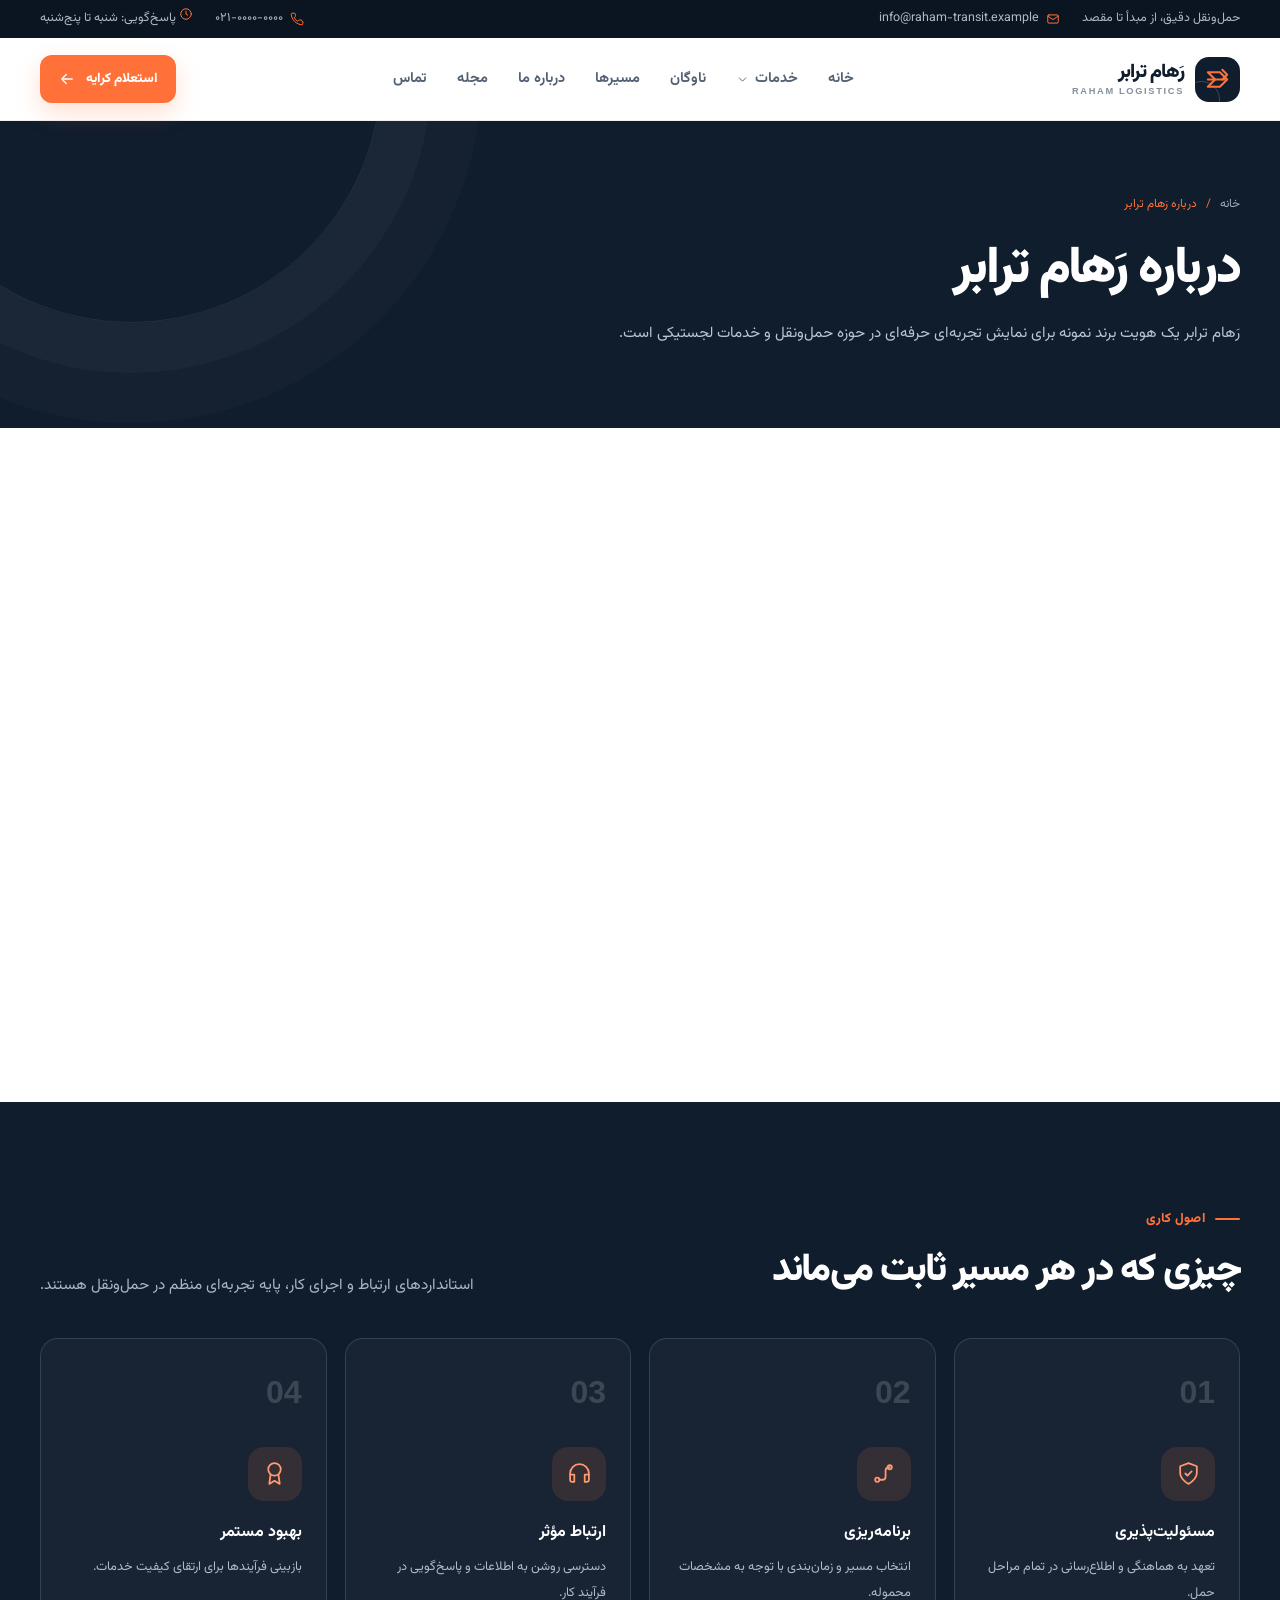
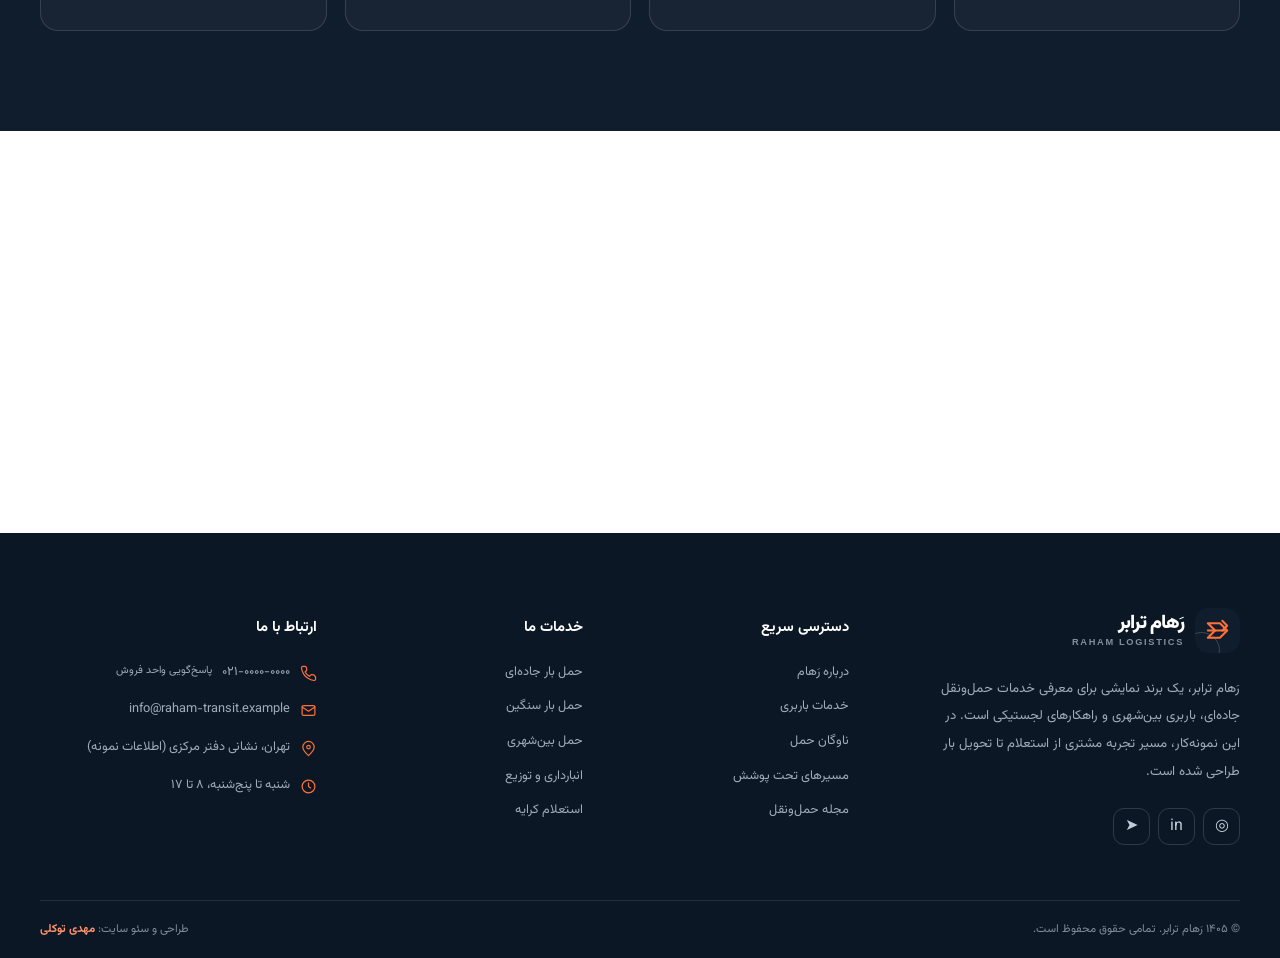
==== about.html @ 09ce0f98 "Add about.html page" ====
<!doctype html><html lang="fa" dir="rtl"><head><meta charset="utf-8"><meta name="viewport" content="width=device-width, initial-scale=1"><meta name="theme-color" content="#101d2d"><meta name="description" content="معرفی برند رَهام ترابر و رویکرد آن در برنامه‌ریزی، مدیریت و اجرای خدمات حمل‌ونقل."><title>درباره شرکت رَهام ترابر | رَهام ترابر</title><link rel="icon" type="image/svg+xml" href="assets/favicon.svg"><link rel="stylesheet" href="assets/css/style.css"></head><body data-page="about.html"><div class="topbar"><div class="container topbar-inner"><div class="topbar-group"><span>حمل‌ونقل دقیق، از مبدأ تا مقصد</span><a href="mailto:info@raham-transit.example"><svg class="" viewBox="0 0 24 24" fill="none" stroke="currentColor" stroke-width="1.7" stroke-linecap="round" stroke-linejoin="round" aria-hidden="true"><rect x="3" y="5" width="18" height="14" rx="2"/><path d="m3 7 9 6 9-6"/></svg> info@raham-transit.example</a></div><div class="topbar-group"><a href="tel:02100000000"><svg class="" viewBox="0 0 24 24" fill="none" stroke="currentColor" stroke-width="1.7" stroke-linecap="round" stroke-linejoin="round" aria-hidden="true"><path d="M22 16.9v3a2 2 0 0 1-2.2 2 19.8 19.8 0 0 1-8.6-3.1 19.4 19.4 0 0 1-6-6A19.8 19.8 0 0 1 2.1 4.2 2 2 0 0 1 4.1 2h3a2 2 0 0 1 2 1.7l.4 2.8a2 2 0 0 1-.6 1.7L7.2 9.9a16 16 0 0 0 6 6l1.7-1.7a2 2 0 0 1 1.7-.6l2.8.4a2 2 0 0 1 1.6 1.9Z"/></svg> ۰۲۱-۰۰۰۰-۰۰۰۰</a><span><svg class="" viewBox="0 0 24 24" fill="none" stroke="currentColor" stroke-width="1.7" stroke-linecap="round" stroke-linejoin="round" aria-hidden="true"><circle cx="12" cy="12" r="9"/><path d="M12 7v5l3 2"/></svg> پاسخ‌گویی: شنبه تا پنج‌شنبه</span></div></div></div>
<header class="site-header"><div class="container header-inner"><a class="brand" href="index.html" aria-label="راهام ترابر، صفحه اصلی"><span class="brand-mark"><svg class="" viewBox="0 0 24 24" fill="none" stroke="currentColor" stroke-width="1.7" stroke-linecap="round" stroke-linejoin="round" aria-hidden="true"><path d="M4 18h10l6-6-6-6H4l6 6-6 6Z"/><path d="M4 12h14"/><path d="M16 4l4 4-4 4"/></svg></span><span class="brand-name"><strong>رَهام ترابر</strong><small>RAHAM LOGISTICS</small></span></a><nav class="desktop-nav" aria-label="منوی اصلی"><div class="nav-item "><a class="nav-link" data-page="index.html" href="index.html">خانه</a></div><div class="nav-item has-mega"><a class="nav-link" data-page="services.html" href="services.html">خدمات<svg class="chevron" viewBox="0 0 24 24" fill="none" stroke="currentColor" stroke-width="1.7" stroke-linecap="round" stroke-linejoin="round" aria-hidden="true"><path d="m6 9 6 6 6-6"/></svg></a><div class="mega-menu"><div><p class="mega-title">خدمات حمل‌ونقل</p><div class="mega-grid"><a class="mega-link" href="services.html#0"><span class="icon-box"><svg class="" viewBox="0 0 24 24" fill="none" stroke="currentColor" stroke-width="1.7" stroke-linecap="round" stroke-linejoin="round" aria-hidden="true"><path d="M3 7h11v11H3z"/><path d="M14 11h4l3 3v4h-7z"/><circle cx="7.5" cy="19" r="1.8"/><circle cx="17.5" cy="19" r="1.8"/></svg></span><span><strong>حمل بار جاده‌ای</strong><small>ارسال بارهای تجاری و صنعتی</small></span></a><a class="mega-link" href="services.html#1"><span class="icon-box"><svg class="" viewBox="0 0 24 24" fill="none" stroke="currentColor" stroke-width="1.7" stroke-linecap="round" stroke-linejoin="round" aria-hidden="true"><path d="M6 7h12l3 14H3L6 7Z"/><path d="M9 7a3 3 0 0 1 6 0"/></svg></span><span><strong>حمل بار سنگین</strong><small>ماشین‌آلات و محموله‌های خاص</small></span></a><a class="mega-link" href="services.html#2"><span class="icon-box"><svg class="" viewBox="0 0 24 24" fill="none" stroke="currentColor" stroke-width="1.7" stroke-linecap="round" stroke-linejoin="round" aria-hidden="true"><circle cx="6" cy="18" r="2"/><circle cx="18" cy="6" r="2"/><path d="M8 18h3a3 3 0 0 0 3-3V9a3 3 0 0 1 3-3h1"/></svg></span><span><strong>حمل بین‌شهری</strong><small>پوشش مسیرهای اصلی کشور</small></span></a><a class="mega-link" href="services.html#3"><span class="icon-box"><svg class="" viewBox="0 0 24 24" fill="none" stroke="currentColor" stroke-width="1.7" stroke-linecap="round" stroke-linejoin="round" aria-hidden="true"><path d="m3 10 9-6 9 6v10H3z"/><path d="M8 20v-6h8v6M7 10h.01M12 10h.01M17 10h.01"/></svg></span><span><strong>انبارداری و توزیع</strong><small>مدیریت موجودی و ارسال</small></span></a></div></div><div class="mega-feature"><div><span class="eyebrow">راهکار متناسب با بار شما</span><h3>برای انتخاب بهترین روش حمل، مشاوره بگیرید.</h3></div><a href="quote.html">درخواست مشاوره و استعلام ←</a></div></div></div><div class="nav-item "><a class="nav-link" data-page="fleet.html" href="fleet.html">ناوگان</a></div><div class="nav-item "><a class="nav-link" data-page="routes.html" href="routes.html">مسیرها</a></div><div class="nav-item "><a class="nav-link" data-page="about.html" href="about.html">درباره ما</a></div><div class="nav-item "><a class="nav-link" data-page="blog.html" href="blog.html">مجله</a></div><div class="nav-item "><a class="nav-link" data-page="contact.html" href="contact.html">تماس</a></div></nav><div class="header-actions"><a class="btn btn-primary" href="quote.html">استعلام کرایه <svg class="" viewBox="0 0 24 24" fill="none" stroke="currentColor" stroke-width="1.7" stroke-linecap="round" stroke-linejoin="round" aria-hidden="true"><path d="M19 12H5m6 6-6-6 6-6"/></svg></a></div><button class="menu-toggle" aria-label="باز کردن منو" aria-expanded="false"><svg class="" viewBox="0 0 24 24" fill="none" stroke="currentColor" stroke-width="1.7" stroke-linecap="round" stroke-linejoin="round" aria-hidden="true"><path d="M4 7h16M4 12h16M4 17h16"/></svg></button></div></header>
<div class="mobile-menu"><div class="mobile-overlay"></div><aside class="mobile-drawer"><div class="mobile-drawer-head"><a class="brand" href="index.html" aria-label="راهام ترابر، صفحه اصلی"><span class="brand-mark"><svg class="" viewBox="0 0 24 24" fill="none" stroke="currentColor" stroke-width="1.7" stroke-linecap="round" stroke-linejoin="round" aria-hidden="true"><path d="M4 18h10l6-6-6-6H4l6 6-6 6Z"/><path d="M4 12h14"/><path d="M16 4l4 4-4 4"/></svg></span><span class="brand-name"><strong>رَهام ترابر</strong><small>RAHAM LOGISTICS</small></span></a><button class="mobile-close" aria-label="بستن منو"><svg class="" viewBox="0 0 24 24" fill="none" stroke="currentColor" stroke-width="1.7" stroke-linecap="round" stroke-linejoin="round" aria-hidden="true"><path d="m6 6 12 12M18 6 6 18"/></svg></button></div><nav class="mobile-nav" aria-label="منوی موبایل"><a data-page="index.html" href="index.html">خانه</a><a data-page="fleet.html" href="fleet.html">ناوگان</a><a data-page="routes.html" href="routes.html">مسیرها</a><a data-page="about.html" href="about.html">درباره ما</a><a data-page="blog.html" href="blog.html">مجله</a><a data-page="contact.html" href="contact.html">تماس</a><button class="mobile-sub-toggle" aria-expanded="false">خدمات <svg class="" viewBox="0 0 24 24" fill="none" stroke="currentColor" stroke-width="1.7" stroke-linecap="round" stroke-linejoin="round" aria-hidden="true"><path d="M12 5v14M5 12h14"/></svg></button><div class="mobile-sub"><a href="services.html#0">حمل بار جاده‌ای</a><a href="services.html#1">حمل بار سنگین</a><a href="services.html#2">حمل بین‌شهری</a><a href="services.html#3">انبارداری و توزیع</a></div></nav><div class="mobile-drawer-cta"><a class="btn btn-primary" href="quote.html">درخواست استعلام <svg class="" viewBox="0 0 24 24" fill="none" stroke="currentColor" stroke-width="1.7" stroke-linecap="round" stroke-linejoin="round" aria-hidden="true"><path d="M19 12H5m6 6-6-6 6-6"/></svg></a><a class="btn btn-dark" href="tel:02100000000">تماس با کارشناسان</a></div></aside></div><main><section class="page-hero"><div class="container"><div class="breadcrumb"><a href="index.html">خانه</a><span> / </span><span>درباره رَهام ترابر</span></div><h1>درباره رَهام ترابر</h1><p>رَهام ترابر یک هویت برند نمونه برای نمایش تجربه‌ای حرفه‌ای در حوزه حمل‌ونقل و خدمات لجستیکی است.</p></div></section><section class="page-content"><div class="container split"><div class="image-stack reveal"><img class="main-img" src="https://images.unsplash.com/photo-1766785368863-f2188a8c8b32?auto=format&fit=crop&w=1400&q=85" alt="ناوگان حمل جاده‌ای" loading="lazy"><img class="small-img" src="https://images.unsplash.com/photo-1714627798569-b3e36d409c4b?auto=format&fit=crop&w=1400&q=85" alt="عملیات لجستیکی" loading="lazy"><div class="image-tag"><strong>مسیر روشن</strong><small>از برنامه تا تحویل</small></div></div><div class="split-copy reveal"><span class="eyebrow">داستان ما</span><h2>حمل‌ونقل قابل اتکا، با برنامه‌ریزی و ارتباط شفاف</h2><p>رَهام با این ایده شکل گرفته است که تجربه حمل بار باید قابل فهم، قابل پیگیری و متناسب با نیاز هر کسب‌وکار باشد. در این الگوی خدماتی، هر درخواست با شناخت محموله و شرایط مسیر آغاز می‌شود و تا تحویل نهایی دنبال خواهد شد.</p><p>این وب‌سایت برای نمونه‌کار طراحی شده است؛ نام برند، اطلاعات تماس، آمارها و محتوای معرفی باید در زمان استفاده واقعی با داده‌های شرکت جایگزین شوند.</p><div class="check-list"><div class="check-item"><svg class="" viewBox="0 0 24 24" fill="none" stroke="currentColor" stroke-width="1.7" stroke-linecap="round" stroke-linejoin="round" aria-hidden="true"><path d="m5 12 4 4L19 6"/></svg> پاسخ‌گویی روشن</div><div class="check-item"><svg class="" viewBox="0 0 24 24" fill="none" stroke="currentColor" stroke-width="1.7" stroke-linecap="round" stroke-linejoin="round" aria-hidden="true"><path d="m5 12 4 4L19 6"/></svg> انتخاب متناسب ناوگان</div><div class="check-item"><svg class="" viewBox="0 0 24 24" fill="none" stroke="currentColor" stroke-width="1.7" stroke-linecap="round" stroke-linejoin="round" aria-hidden="true"><path d="m5 12 4 4L19 6"/></svg> هماهنگی مرحله‌ای</div><div class="check-item"><svg class="" viewBox="0 0 24 24" fill="none" stroke="currentColor" stroke-width="1.7" stroke-linecap="round" stroke-linejoin="round" aria-hidden="true"><path d="m5 12 4 4L19 6"/></svg> توجه به ایمنی محموله</div></div></div></div></section>
<section class="section section-dark"><div class="container"><div class="section-head"><div><span class="eyebrow">اصول کاری</span><h2>چیزی که در هر مسیر ثابت می‌ماند</h2></div><p>استانداردهای ارتباط و اجرای کار، پایه تجربه‌ای منظم در حمل‌ونقل هستند.</p></div><div class="process-grid"><div class="process-card"><div class="icon-box"><svg class="" viewBox="0 0 24 24" fill="none" stroke="currentColor" stroke-width="1.7" stroke-linecap="round" stroke-linejoin="round" aria-hidden="true"><path d="M12 22s8-4 8-11V5l-8-3-8 3v6c0 7 8 11 8 11Z"/><path d="m9 12 2 2 4-4"/></svg></div><h3>مسئولیت‌پذیری</h3><p>تعهد به هماهنگی و اطلاع‌رسانی در تمام مراحل حمل.</p></div><div class="process-card"><div class="icon-box"><svg class="" viewBox="0 0 24 24" fill="none" stroke="currentColor" stroke-width="1.7" stroke-linecap="round" stroke-linejoin="round" aria-hidden="true"><circle cx="6" cy="18" r="2"/><circle cx="18" cy="6" r="2"/><path d="M8 18h3a3 3 0 0 0 3-3V9a3 3 0 0 1 3-3h1"/></svg></div><h3>برنامه‌ریزی</h3><p>انتخاب مسیر و زمان‌بندی با توجه به مشخصات محموله.</p></div><div class="process-card"><div class="icon-box"><svg class="" viewBox="0 0 24 24" fill="none" stroke="currentColor" stroke-width="1.7" stroke-linecap="round" stroke-linejoin="round" aria-hidden="true"><path d="M3 13v-1a9 9 0 0 1 18 0v1"/><path d="M3 13h4v7H5a2 2 0 0 1-2-2v-5ZM21 13h-4v7h2a2 2 0 0 0 2-2v-5Z"/></svg></div><h3>ارتباط مؤثر</h3><p>دسترسی روشن به اطلاعات و پاسخ‌گویی در فرآیند کار.</p></div><div class="process-card"><div class="icon-box"><svg class="" viewBox="0 0 24 24" fill="none" stroke="currentColor" stroke-width="1.7" stroke-linecap="round" stroke-linejoin="round" aria-hidden="true"><circle cx="12" cy="8" r="6"/><path d="m8.2 13-1.2 9 5-3 5 3-1.2-9"/></svg></div><h3>بهبود مستمر</h3><p>بازبینی فرآیندها برای ارتقای کیفیت خدمات.</p></div></div></div></section><section class="section"><div class="container"><div class="cta-band reveal"><div><h2>برای حمل بار بعدی آماده‌اید؟</h2><p>مشخصات محموله را ارسال کنید تا راهکار مناسب را بررسی کنیم.</p></div><a class="btn btn-light" href="quote.html">دریافت پیش‌فاکتور <svg class="" viewBox="0 0 24 24" fill="none" stroke="currentColor" stroke-width="1.7" stroke-linecap="round" stroke-linejoin="round" aria-hidden="true"><path d="M19 12H5m6 6-6-6 6-6"/></svg></a></div></div></section></main><footer class="site-footer"><div class="container"><div class="footer-grid"><div class="footer-brand"><a class="brand" href="index.html" aria-label="راهام ترابر، صفحه اصلی"><span class="brand-mark"><svg class="" viewBox="0 0 24 24" fill="none" stroke="currentColor" stroke-width="1.7" stroke-linecap="round" stroke-linejoin="round" aria-hidden="true"><path d="M4 18h10l6-6-6-6H4l6 6-6 6Z"/><path d="M4 12h14"/><path d="M16 4l4 4-4 4"/></svg></span><span class="brand-name"><strong>رَهام ترابر</strong><small>RAHAM LOGISTICS</small></span></a><p>رَهام ترابر، یک برند نمایشی برای معرفی خدمات حمل‌ونقل جاده‌ای، باربری بین‌شهری و راهکارهای لجستیکی است. در این نمونه‌کار، مسیر تجربه مشتری از استعلام تا تحویل بار طراحی شده است.</p><div class="socials"><a href="#" aria-label="اینستاگرام">◎</a><a href="#" aria-label="لینکدین">in</a><a href="#" aria-label="تلگرام">➤</a></div></div><div class="footer-col"><h4>دسترسی سریع</h4><div class="footer-links"><a href="about.html">درباره رَهام</a><a href="services.html">خدمات باربری</a><a href="fleet.html">ناوگان حمل</a><a href="routes.html">مسیرهای تحت پوشش</a><a href="blog.html">مجله حمل‌ونقل</a></div></div><div class="footer-col"><h4>خدمات ما</h4><div class="footer-links"><a href="services.html#0">حمل بار جاده‌ای</a><a href="services.html#1">حمل بار سنگین</a><a href="services.html#2">حمل بین‌شهری</a><a href="services.html#3">انبارداری و توزیع</a><a href="quote.html">استعلام کرایه</a></div></div><div class="footer-col"><h4>ارتباط با ما</h4><div class="footer-contact"><a href="tel:02100000000"><svg class="" viewBox="0 0 24 24" fill="none" stroke="currentColor" stroke-width="1.7" stroke-linecap="round" stroke-linejoin="round" aria-hidden="true"><path d="M22 16.9v3a2 2 0 0 1-2.2 2 19.8 19.8 0 0 1-8.6-3.1 19.4 19.4 0 0 1-6-6A19.8 19.8 0 0 1 2.1 4.2 2 2 0 0 1 4.1 2h3a2 2 0 0 1 2 1.7l.4 2.8a2 2 0 0 1-.6 1.7L7.2 9.9a16 16 0 0 0 6 6l1.7-1.7a2 2 0 0 1 1.7-.6l2.8.4a2 2 0 0 1 1.6 1.9Z"/></svg> <span>۰۲۱-۰۰۰۰-۰۰۰۰<br><small>پاسخ‌گویی واحد فروش</small></span></a><a href="mailto:info@raham-transit.example"><svg class="" viewBox="0 0 24 24" fill="none" stroke="currentColor" stroke-width="1.7" stroke-linecap="round" stroke-linejoin="round" aria-hidden="true"><rect x="3" y="5" width="18" height="14" rx="2"/><path d="m3 7 9 6 9-6"/></svg> <span>info@raham-transit.example</span></a><span><svg class="" viewBox="0 0 24 24" fill="none" stroke="currentColor" stroke-width="1.7" stroke-linecap="round" stroke-linejoin="round" aria-hidden="true"><path d="M20 10c0 5-8 12-8 12S4 15 4 10a8 8 0 1 1 16 0Z"/><circle cx="12" cy="10" r="2.5"/></svg> <span>تهران، نشانی دفتر مرکزی (اطلاعات نمونه)</span></span><span><svg class="" viewBox="0 0 24 24" fill="none" stroke="currentColor" stroke-width="1.7" stroke-linecap="round" stroke-linejoin="round" aria-hidden="true"><circle cx="12" cy="12" r="9"/><path d="M12 7v5l3 2"/></svg> <span>شنبه تا پنج‌شنبه، ۸ تا ۱۷</span></span></div></div></div><div class="footer-bottom"><span>© ۱۴۰۵ رَهام ترابر. تمامی حقوق محفوظ است.</span><span class="footer-credit">طراحی و سئو سایت: <a href="https://mahditavakoli.ir" target="_blank" rel="noopener">مهدی توکلی</a></span></div></div></footer><div class="toast" role="status" aria-live="polite"></div><button class="back-top" aria-label="بازگشت به بالا"><svg class="" viewBox="0 0 24 24" fill="none" stroke="currentColor" stroke-width="1.7" stroke-linecap="round" stroke-linejoin="round" aria-hidden="true"><path d="M19 12H5m6 6-6-6 6-6"/></svg></button><script src="assets/js/app.js" defer></script></body></html>
---- assets/css/style.css ----
@import url('https://fonts.googleapis.com/css2?family=Vazirmatn:wght@300;400;500;600;700;800;900&display=swap');
:root{--navy:#101d2d;--navy-2:#17283c;--navy-3:#20364d;--orange:#ff7138;--orange-2:#ff915f;--ink:#172333;--muted:#718096;--line:#e7ebef;--paper:#f5f7f9;--white:#fff;--radius:22px;--shadow:0 22px 60px rgba(16,29,45,.11);--container:1200px}
*{box-sizing:border-box}html{scroll-behavior:smooth;scroll-padding-top:100px}body{margin:0;font-family:'Vazirmatn',Tahoma,sans-serif;color:var(--ink);background:#fff;line-height:1.85;direction:rtl}body.menu-open{overflow:hidden}a{color:inherit;text-decoration:none}img{display:block;max-width:100%}button,input,textarea,select{font:inherit}button,a{-webkit-tap-highlight-color:transparent}.container{width:min(var(--container),calc(100% - 48px));margin-inline:auto}.eyebrow{display:inline-flex;align-items:center;gap:10px;color:var(--orange);font-size:.82rem;font-weight:800;letter-spacing:.02em}.eyebrow:before{content:'';width:25px;height:2px;background:currentColor;border-radius:4px}.section{padding:100px 0}.section-soft{background:var(--paper)}.section-dark{background:var(--navy);color:#fff}.section-head{display:flex;align-items:end;justify-content:space-between;gap:24px;margin-bottom:38px}.section-head h2{font-size:clamp(1.8rem,3vw,2.65rem);line-height:1.45;margin:12px 0 0;font-weight:850;letter-spacing:-.04em}.section-head p{max-width:470px;color:var(--muted);margin:0;font-size:.96rem}.section-dark .section-head p{color:#a9b6c4}.text-link{display:inline-flex;align-items:center;gap:10px;color:var(--orange);font-weight:800;white-space:nowrap}.text-link svg{width:18px;transition:transform .2s}.text-link:hover svg{transform:translateX(-4px)}.btn{display:inline-flex;align-items:center;justify-content:center;gap:10px;padding:13px 22px;border-radius:12px;font-weight:800;border:1px solid transparent;cursor:pointer;transition:.25s ease;white-space:nowrap}.btn svg{width:18px;height:18px}.btn-primary{background:var(--orange);color:#fff;box-shadow:0 10px 24px rgba(255,113,56,.22)}.btn-primary:hover{background:#ed5e26;transform:translateY(-2px);box-shadow:0 14px 30px rgba(255,113,56,.28)}.btn-outline{border-color:rgba(255,255,255,.35);color:#fff;background:rgba(255,255,255,.06)}.btn-outline:hover{background:#fff;color:var(--navy)}.btn-light{background:#fff;color:var(--navy)}.btn-light:hover{background:#edf1f5;transform:translateY(-2px)}.btn-dark{background:var(--navy);color:#fff}.btn-dark:hover{background:var(--navy-3);transform:translateY(-2px)}.icon-box{width:54px;height:54px;border-radius:16px;background:#fff0e9;color:var(--orange);display:grid;place-items:center;flex:0 0 auto}.icon-box svg{width:25px;height:25px;stroke:currentColor}.topbar{background:#0b1522;color:#aeb9c5;font-size:.78rem}.topbar-inner{height:38px;display:flex;align-items:center;justify-content:space-between;gap:20px}.topbar-group{display:flex;align-items:center;gap:22px}.topbar a{display:inline-flex;align-items:center;gap:7px}.topbar svg{width:14px;height:14px;color:var(--orange)}.site-header{position:sticky;top:0;z-index:100;background:rgba(255,255,255,.96);backdrop-filter:blur(16px);border-bottom:1px solid rgba(16,29,45,.07)}.header-inner{height:82px;display:flex;align-items:center;justify-content:space-between;gap:30px}.brand{display:flex;align-items:center;gap:11px;flex:0 0 auto}.brand-mark{width:45px;height:45px;border-radius:14px;background:var(--navy);display:grid;place-items:center;color:var(--orange);position:relative;overflow:hidden}.brand-mark svg{width:29px;height:29px;stroke:currentColor;position:relative;z-index:1}.brand-mark:after{content:'';position:absolute;width:35px;height:35px;border:1px solid rgba(255,255,255,.18);border-radius:50%;left:-12px;bottom:-16px}.brand-name{display:flex;flex-direction:column;line-height:1.3}.brand-name strong{font-size:1.2rem;font-weight:900;color:var(--navy);letter-spacing:-.04em}.brand-name small{font-family:Arial,sans-serif;font-size:.58rem;letter-spacing:.18em;color:#8390a0;font-weight:700;direction:ltr;text-align:right}.desktop-nav{display:flex;align-items:center;gap:4px;height:100%}.nav-item{height:100%;display:flex;align-items:center;position:relative}.nav-link{height:100%;display:flex;align-items:center;gap:6px;padding:0 13px;font-size:.9rem;color:#526174;font-weight:700;transition:.2s}.nav-link:hover,.nav-link.active{color:var(--navy)}.nav-link .chevron{width:13px;height:13px;transition:transform .2s}.nav-item.has-mega:hover .chevron,.nav-item.has-mega:focus-within .chevron{transform:rotate(180deg)}.mega-menu{position:absolute;top:calc(100% - 2px);right:-30px;width:660px;padding:24px;background:#fff;border:1px solid var(--line);border-radius:0 0 22px 22px;box-shadow:0 26px 55px rgba(13,29,47,.15);display:grid;grid-template-columns:1.15fr .85fr;gap:25px;opacity:0;visibility:hidden;transform:translateY(10px);transition:opacity .18s ease,transform .18s ease,visibility .18s;pointer-events:none}.nav-item.has-mega:hover .mega-menu,.nav-item.has-mega:focus-within .mega-menu,.nav-item.has-mega.open .mega-menu{opacity:1;visibility:visible;transform:translateY(0);pointer-events:auto}.mega-title{font-size:.8rem;color:#8b97a5;font-weight:800;margin:0 0 13px}.mega-grid{display:grid;grid-template-columns:1fr 1fr;gap:8px}.mega-link{display:flex;align-items:center;gap:11px;padding:11px;border-radius:13px;transition:.2s}.mega-link:hover{background:var(--paper)}.mega-link .icon-box{width:40px;height:40px;border-radius:12px}.mega-link .icon-box svg{width:20px}.mega-link strong{display:block;font-size:.85rem}.mega-link small{display:block;color:#8a96a4;font-size:.72rem}.mega-feature{border-radius:16px;padding:20px;background:var(--navy);color:#fff;position:relative;overflow:hidden;display:flex;flex-direction:column;justify-content:space-between;min-height:190px}.mega-feature:after{content:'';position:absolute;width:170px;height:170px;border:1px solid rgba(255,255,255,.12);border-radius:50%;left:-65px;bottom:-75px}.mega-feature .eyebrow{color:#ff9b72}.mega-feature h3{font-size:1.2rem;line-height:1.6;margin:10px 0;max-width:220px;position:relative;z-index:1}.mega-feature a{font-size:.8rem;color:#ff9b72;font-weight:800;position:relative;z-index:1}.header-actions{display:flex;align-items:center;gap:12px}.header-actions .btn{padding:11px 17px;font-size:.84rem}.menu-toggle{display:none;width:46px;height:46px;border:1px solid var(--line);border-radius:13px;background:#fff;color:var(--navy);place-items:center;cursor:pointer}.menu-toggle svg{width:22px;height:22px}.mobile-menu{display:none}.hero{position:relative;min-height:650px;background:var(--navy);color:#fff;overflow:hidden;isolation:isolate}.hero-bg{position:absolute;inset:0;z-index:-2;background-image:linear-gradient(90deg,rgba(10,22,36,.15) 0%,rgba(10,22,36,.45) 40%,rgba(10,22,36,.94) 100%),url('https://images.unsplash.com/photo-1720127601642-7c3a7ba88f5f?auto=format&fit=crop&w=2200&q=85');background-size:cover;background-position:center 54%;transform:scale(1.02)}.hero:after{content:'';position:absolute;z-index:-1;inset:0;background:linear-gradient(0deg,rgba(10,22,36,.45),transparent 48%);pointer-events:none}.hero-inner{min-height:650px;display:grid;grid-template-columns:1.05fr .95fr;align-items:center;gap:40px;padding-top:50px;padding-bottom:95px}.hero-copy{max-width:640px}.hero .eyebrow{color:#ff9a70}.hero h1{font-size:clamp(2.7rem,5.3vw,4.65rem);line-height:1.28;letter-spacing:-.055em;margin:18px 0 20px;font-weight:900}.hero h1 span{color:var(--orange)}.hero-copy>p{color:#d2d9e1;font-size:1.03rem;line-height:2.1;max-width:570px;margin:0 0 30px}.hero-actions{display:flex;align-items:center;gap:12px;flex-wrap:wrap}.hero-trust{display:flex;align-items:center;gap:13px;margin-top:35px;color:#c3ccd6;font-size:.82rem}.avatar-stack{display:flex;direction:ltr}.avatar-stack span{width:31px;height:31px;border-radius:50%;border:2px solid var(--navy);background:#d3dce4;margin-left:-8px;display:grid;place-items:center;color:var(--navy);font-size:.65rem;font-weight:900}.avatar-stack span:nth-child(2){background:#f2c2a9}.avatar-stack span:nth-child(3){background:#b5c8d6}.avatar-stack span:nth-child(4){background:#e2b96d}.hero-panel-wrap{display:flex;justify-content:flex-start;align-items:flex-end;min-height:390px}.tracking-card{width:min(100%,385px);background:rgba(255,255,255,.97);color:var(--ink);padding:26px;border-radius:22px;box-shadow:0 30px 80px rgba(0,0,0,.25);position:relative;margin-top:70px}.tracking-card:before{content:'';position:absolute;inset:10px -10px -10px 10px;border:1px solid rgba(255,255,255,.3);border-radius:22px;z-index:-1}.tracking-top{display:flex;align-items:center;justify-content:space-between;margin-bottom:18px}.tracking-top strong{font-size:1rem}.live-dot{display:inline-flex;align-items:center;gap:7px;color:#1b9b72;font-size:.72rem;font-weight:800}.live-dot:before{content:'';width:7px;height:7px;border-radius:50%;background:#20b987;box-shadow:0 0 0 5px rgba(32,185,135,.12)}.tracking-card p{color:#84909e;font-size:.82rem;margin:0 0 14px}.tracking-form{display:flex;gap:8px}.tracking-form input{min-width:0;flex:1;border:1px solid var(--line);border-radius:11px;padding:12px 13px;outline:0;font-size:.88rem;background:#f9fafb}.tracking-form input:focus{border-color:var(--orange)}.tracking-form button{border:0;border-radius:11px;background:var(--orange);color:#fff;font-weight:800;padding:0 17px;cursor:pointer}.tracking-hint{display:flex;justify-content:space-between;color:#9aa4af;font-size:.7rem;margin-top:13px}.tracking-result{display:none;margin-top:16px;padding:13px;background:#f4f7f8;border-radius:12px;font-size:.8rem}.tracking-result.show{display:block}.tracking-result strong{color:#178b68}.hero-float{position:absolute;left:8%;bottom:45px;background:rgba(255,255,255,.1);border:1px solid rgba(255,255,255,.2);backdrop-filter:blur(12px);padding:14px 18px;border-radius:15px;display:flex;align-items:center;gap:12px;color:#fff}.hero-float b{font-size:1.5rem;line-height:1}.hero-float small{display:block;color:#c4ced8;font-size:.72rem}.stats-strip{position:relative;margin-top:-48px;z-index:3}.stats-card{background:#fff;border-radius:20px;box-shadow:var(--shadow);display:grid;grid-template-columns:repeat(4,1fr);padding:27px 22px}.stat{display:flex;align-items:center;justify-content:center;gap:14px;border-left:1px solid var(--line)}.stat:last-child{border:0}.stat-icon{width:45px;height:45px;border-radius:14px;background:#fff1eb;color:var(--orange);display:grid;place-items:center}.stat-icon svg{width:22px}.stat strong{display:block;font-size:1.55rem;line-height:1.3;color:var(--navy);font-weight:900}.stat small{color:#8894a2;font-size:.75rem}.services-grid{display:grid;grid-template-columns:repeat(3,1fr);gap:18px}.service-card{padding:27px;border:1px solid var(--line);border-radius:19px;background:#fff;transition:.28s;position:relative;overflow:hidden}.service-card:hover{transform:translateY(-6px);box-shadow:var(--shadow);border-color:transparent}.service-card .icon-box{margin-bottom:22px}.service-card h3{font-size:1.1rem;margin:0 0 8px;font-weight:850}.service-card p{font-size:.85rem;color:var(--muted);margin:0 0 20px;line-height:2}.service-card .text-link{font-size:.82rem}.split{display:grid;grid-template-columns:1fr 1fr;align-items:center;gap:70px}.image-stack{position:relative;padding:0 0 34px 34px}.image-stack .main-img{height:480px;width:100%;object-fit:cover;border-radius:22px}.image-stack .small-img{position:absolute;width:46%;height:190px;object-fit:cover;border:8px solid #fff;border-radius:20px;bottom:0;left:0;box-shadow:0 18px 35px rgba(0,0,0,.13)}.image-tag{position:absolute;right:-18px;top:35px;background:var(--orange);color:#fff;border-radius:15px;padding:14px 17px;box-shadow:0 12px 25px rgba(255,113,56,.25)}.image-tag strong{display:block;font-size:1.6rem;line-height:1.2}.image-tag small{font-size:.72rem}.split-copy h2{font-size:clamp(2rem,3.4vw,3rem);line-height:1.45;letter-spacing:-.04em;margin:13px 0 18px;font-weight:900}.split-copy>p{color:var(--muted);line-height:2.15;margin:0 0 24px}.check-list{display:grid;grid-template-columns:1fr 1fr;gap:14px 18px;margin:28px 0 32px}.check-item{display:flex;align-items:center;gap:10px;font-size:.86rem;font-weight:700}.check-item svg{width:19px;height:19px;color:#20a17a;flex:0 0 auto}.fleet-grid{display:grid;grid-template-columns:repeat(3,1fr);gap:18px}.fleet-card{background:#fff;border-radius:19px;overflow:hidden;border:1px solid var(--line);transition:.25s}.fleet-card:hover{transform:translateY(-5px);box-shadow:var(--shadow)}.fleet-image{height:220px;position:relative;overflow:hidden}.fleet-image img{width:100%;height:100%;object-fit:cover;transition:transform .6s}.fleet-card:hover .fleet-image img{transform:scale(1.05)}.fleet-image span{position:absolute;right:16px;top:16px;background:rgba(16,29,45,.82);color:#fff;border-radius:8px;padding:5px 10px;font-size:.7rem}.fleet-body{padding:20px 22px}.fleet-body h3{font-size:1.05rem;margin:0 0 7px}.fleet-body p{font-size:.8rem;color:var(--muted);margin:0 0 15px}.fleet-meta{display:flex;justify-content:space-between;align-items:center;padding-top:13px;border-top:1px solid var(--line);color:#84909d;font-size:.72rem}.fleet-meta strong{color:var(--orange)}.route-band{background:var(--navy);color:#fff;border-radius:25px;overflow:hidden;display:grid;grid-template-columns:.85fr 1.15fr;min-height:360px}.route-copy{padding:45px;display:flex;flex-direction:column;justify-content:center}.route-copy h2{font-size:2.15rem;line-height:1.5;margin:12px 0}.route-copy p{color:#aebbc9;font-size:.9rem;margin:0 0 22px}.route-map{position:relative;min-height:360px;background:linear-gradient(135deg,#1b3148,#122236);overflow:hidden}.route-map:before,.route-map:after{content:'';position:absolute;inset:0;background-image:linear-gradient(rgba(255,255,255,.045) 1px,transparent 1px),linear-gradient(90deg,rgba(255,255,255,.045) 1px,transparent 1px);background-size:38px 38px;mask-image:linear-gradient(90deg,transparent,#000 30%)}.route-map svg{position:absolute;inset:0;width:100%;height:100%}.route-pin{position:absolute;display:flex;align-items:center;gap:8px;font-size:.75rem;font-weight:800}.route-pin:before{content:'';width:9px;height:9px;border-radius:50%;background:var(--orange);box-shadow:0 0 0 6px rgba(255,113,56,.18)}.route-pin.p1{right:18%;top:30%}.route-pin.p2{right:42%;top:52%}.route-pin.p3{left:18%;bottom:23%}.route-pin.p4{left:35%;top:18%}.process-grid{display:grid;grid-template-columns:repeat(4,1fr);gap:18px;counter-reset:steps}.process-card{padding:24px;border:1px solid rgba(255,255,255,.13);border-radius:18px;background:rgba(255,255,255,.035);position:relative;counter-increment:steps}.process-card:before{content:'0' counter(steps);font-family:Arial,sans-serif;font-size:2rem;color:rgba(255,255,255,.16);font-weight:900;display:block;margin-bottom:25px}.process-card .icon-box{background:rgba(255,113,56,.12);color:#ff9a70;margin-bottom:17px}.process-card h3{font-size:1rem;margin:0 0 8px}.process-card p{color:#aebbc9;font-size:.8rem;line-height:2;margin:0}.testimonial-grid{display:grid;grid-template-columns:repeat(3,1fr);gap:18px}.quote-card{border:1px solid var(--line);border-radius:18px;padding:25px;background:#fff}.quote-stars{color:#f3a43b;letter-spacing:2px;font-size:.9rem}.quote-card blockquote{margin:15px 0 22px;color:#5e6c7d;font-size:.88rem;line-height:2.1}.quote-author{display:flex;align-items:center;gap:11px}.quote-avatar{width:42px;height:42px;border-radius:50%;display:grid;place-items:center;background:#eaf0f4;color:var(--navy);font-weight:900}.quote-author strong{display:block;font-size:.82rem}.quote-author small{display:block;color:#9aa4af;font-size:.7rem}.cta-band{padding:55px;background:linear-gradient(120deg,#ff7138,#ed5e2a);border-radius:24px;color:#fff;display:flex;align-items:center;justify-content:space-between;gap:25px;position:relative;overflow:hidden}.cta-band:after{content:'';position:absolute;width:280px;height:280px;border:1px solid rgba(255,255,255,.18);border-radius:50%;left:10%;top:-170px;box-shadow:0 0 0 30px rgba(255,255,255,.04),0 0 0 60px rgba(255,255,255,.03)}.cta-band h2{font-size:clamp(1.6rem,3vw,2.35rem);margin:0 0 8px;line-height:1.5}.cta-band p{margin:0;color:#ffe0d3;font-size:.9rem}.cta-band .btn{position:relative;z-index:1}.faq-list{max-width:850px;margin:auto}.faq-item{border-bottom:1px solid var(--line)}.faq-question{width:100%;display:flex;justify-content:space-between;align-items:center;gap:20px;text-align:right;background:none;border:0;padding:21px 0;cursor:pointer;font-weight:800;color:var(--navy);font-size:.95rem}.faq-question svg{width:19px;color:var(--orange);transition:transform .2s;flex:0 0 auto}.faq-item.open .faq-question svg{transform:rotate(45deg)}.faq-answer{max-height:0;overflow:hidden;transition:max-height .3s ease}.faq-answer p{margin:0;padding:0 0 20px;color:var(--muted);font-size:.85rem;line-height:2.1}.blog-grid{display:grid;grid-template-columns:repeat(3,1fr);gap:18px}.blog-card{border:1px solid var(--line);border-radius:18px;overflow:hidden;background:#fff;transition:.25s}.blog-card:hover{transform:translateY(-5px);box-shadow:var(--shadow)}.blog-image{height:210px;overflow:hidden}.blog-image img{width:100%;height:100%;object-fit:cover;transition:transform .5s}.blog-card:hover .blog-image img{transform:scale(1.05)}.blog-content{padding:21px}.blog-meta{display:flex;gap:14px;color:#98a2ae;font-size:.7rem;margin-bottom:10px}.blog-content h3{font-size:1rem;line-height:1.8;margin:0 0 10px}.blog-content p{font-size:.8rem;color:var(--muted);margin:0 0 17px}.site-footer{background:#0c1725;color:#c0cad5;padding:75px 0 0}.footer-grid{display:grid;grid-template-columns:1.25fr .8fr .8fr 1fr;gap:45px;padding-bottom:55px}.footer-brand .brand-name strong{color:#fff}.footer-brand .brand-name small{color:#8290a0}.footer-brand>p{color:#9eacba;font-size:.83rem;line-height:2.1;max-width:300px;margin:22px 0}.socials{display:flex;gap:8px}.socials a{width:37px;height:37px;border-radius:11px;border:1px solid rgba(255,255,255,.15);display:grid;place-items:center;color:#c2ccd6;transition:.2s}.socials a:hover{background:var(--orange);border-color:var(--orange);color:#fff}.socials svg{width:16px;height:16px}.footer-col h4{color:#fff;font-size:.92rem;margin:6px 0 20px}.footer-links{display:grid;gap:11px}.footer-links a{color:#9eacba;font-size:.8rem;transition:.2s}.footer-links a:hover{color:var(--orange);padding-right:4px}.footer-contact{display:grid;gap:14px}.footer-contact a,.footer-contact span{display:flex;align-items:flex-start;gap:10px;color:#9eacba;font-size:.8rem}.footer-contact svg{width:17px;color:var(--orange);flex:0 0 auto;margin-top:4px}.footer-bottom{border-top:1px solid rgba(255,255,255,.1);padding:18px 0;display:flex;align-items:center;justify-content:space-between;gap:18px;color:#7f8c9a;font-size:.72rem}.footer-bottom a{color:#ff936b;font-weight:700}.footer-bottom .footer-credit{direction:rtl}.page-hero{background:var(--navy);color:#fff;padding:72px 0 78px;position:relative;overflow:hidden}.page-hero:after{content:'';position:absolute;width:500px;height:500px;border:1px solid rgba(255,255,255,.08);border-radius:50%;left:-120px;top:-300px;box-shadow:0 0 0 50px rgba(255,255,255,.025),0 0 0 100px rgba(255,255,255,.02)}.breadcrumb{display:flex;align-items:center;gap:9px;color:#9eacba;font-size:.75rem;margin-bottom:20px}.breadcrumb a:hover{color:#fff}.breadcrumb span{color:var(--orange)}.page-hero h1{font-size:clamp(2.2rem,4vw,3.4rem);line-height:1.35;margin:0 0 14px;font-weight:900;letter-spacing:-.04em;position:relative;z-index:1}.page-hero p{max-width:640px;color:#bac5d0;margin:0;font-size:.95rem;line-height:2.1;position:relative;z-index:1}.page-content{padding:80px 0}.service-detail{display:grid;grid-template-columns:1fr 1fr;gap:35px;align-items:center;padding:36px 0;border-bottom:1px solid var(--line)}.service-detail:last-child{border:0}.service-detail:nth-child(even) .service-detail-image{order:2}.service-detail-image{height:330px;border-radius:20px;overflow:hidden}.service-detail-image img{width:100%;height:100%;object-fit:cover}.service-detail-copy h2{font-size:1.7rem;margin:10px 0}.service-detail-copy p{color:var(--muted);font-size:.88rem;line-height:2.1}.service-detail-copy ul{padding:0 20px 0 0;color:#526174;font-size:.84rem;line-height:2.2}.form-card{background:#fff;border:1px solid var(--line);border-radius:20px;padding:30px;box-shadow:0 15px 45px rgba(16,29,45,.06)}.form-grid{display:grid;grid-template-columns:1fr 1fr;gap:17px}.field{display:grid;gap:7px}.field.full{grid-column:1/-1}.field label{font-size:.8rem;font-weight:800;color:#526174}.field input,.field select,.field textarea{width:100%;border:1px solid #dfe5ea;border-radius:11px;padding:12px 14px;background:#fbfcfd;outline:0;font-size:.86rem;color:var(--ink);transition:.2s}.field textarea{min-height:125px;resize:vertical}.field input:focus,.field select:focus,.field textarea:focus{border-color:var(--orange);background:#fff;box-shadow:0 0 0 3px rgba(255,113,56,.1)}.form-note{font-size:.72rem;color:#9aa4af;margin:12px 0 0}.form-message{display:none;margin-top:16px;padding:13px 15px;border-radius:11px;background:#eaf8f2;color:#147d5d;font-size:.82rem}.form-message.show{display:block}.contact-layout{display:grid;grid-template-columns:.8fr 1.2fr;gap:30px}.contact-info{background:var(--navy);color:#fff;border-radius:20px;padding:32px}.contact-info h2{font-size:1.5rem;margin:0 0 10px}.contact-info>p{color:#aebbc9;font-size:.85rem;margin:0 0 27px}.contact-line{display:flex;gap:13px;margin:19px 0}.contact-line .icon-box{width:43px;height:43px;background:rgba(255,113,56,.13);color:#ff936b;border-radius:12px}.contact-line strong{display:block;font-size:.83rem}.contact-line small{display:block;color:#aebbc9;font-size:.75rem}.map-placeholder{height:220px;border-radius:17px;background:linear-gradient(135deg,#e8edf1,#dce4ea);position:relative;overflow:hidden;margin-top:25px;display:grid;place-items:center;color:#657487}.map-placeholder:before{content:'';position:absolute;inset:0;background-image:linear-gradient(35deg,transparent 45%,rgba(255,255,255,.75) 46%,rgba(255,255,255,.75) 48%,transparent 49%),linear-gradient(120deg,transparent 44%,rgba(255,255,255,.7) 45%,rgba(255,255,255,.7) 47%,transparent 48%);background-size:95px 75px}.map-placeholder span{position:relative;background:#fff;border-radius:10px;padding:9px 13px;font-size:.75rem;box-shadow:0 8px 20px rgba(0,0,0,.08)}.article-layout{display:grid;grid-template-columns:minmax(0,1fr) 300px;gap:35px;align-items:start}.article-body{font-size:.95rem;line-height:2.2;color:#536274}.article-body h2{color:var(--navy);font-size:1.45rem;margin:32px 0 10px}.article-body h3{color:var(--navy);font-size:1.1rem;margin:24px 0 8px}.article-body ul{padding-right:22px}.article-body img{width:100%;max-height:420px;object-fit:cover;border-radius:18px;margin:25px 0}.article-aside{position:sticky;top:110px;background:var(--paper);border-radius:18px;padding:22px}.article-aside h3{margin:0 0 15px;font-size:1rem}.article-aside a{display:block;padding:10px 0;border-bottom:1px solid #e1e6eb;color:#6e7b8b;font-size:.8rem}.article-aside a:last-child{border:0}.route-list{display:grid;grid-template-columns:repeat(3,1fr);gap:15px}.route-card{padding:20px;border:1px solid var(--line);border-radius:16px;display:flex;align-items:center;gap:13px}.route-card .icon-box{width:42px;height:42px;border-radius:12px}.route-card strong{display:block;font-size:.9rem}.route-card small{display:block;color:#8a96a4;font-size:.72rem}.empty-state{padding:20px;background:#fff8f4;border:1px solid #ffe3d5;color:#a95735;border-radius:12px;font-size:.8rem;margin-top:14px}.reveal{opacity:0;transform:translateY(20px);transition:opacity .65s ease,transform .65s ease}.reveal.visible{opacity:1;transform:none}.toast{position:fixed;bottom:24px;right:24px;z-index:300;background:var(--navy);color:#fff;border-radius:13px;padding:13px 18px;box-shadow:0 15px 35px rgba(0,0,0,.2);font-size:.82rem;opacity:0;transform:translateY(15px);pointer-events:none;transition:.25s}.toast.show{opacity:1;transform:none}.back-top{position:fixed;left:22px;bottom:22px;width:43px;height:43px;border-radius:13px;background:var(--orange);color:#fff;display:grid;place-items:center;z-index:50;opacity:0;pointer-events:none;transform:translateY(10px);transition:.2s;box-shadow:0 10px 25px rgba(255,113,56,.25)}.back-top.show{opacity:1;pointer-events:auto;transform:none}.back-top svg{width:19px}
@media(max-width:1050px){.desktop-nav{gap:0}.nav-link{padding:0 9px;font-size:.83rem}.header-actions .btn{font-size:.78rem;padding:10px 13px}.mega-menu{right:-120px}.hero-inner{grid-template-columns:1fr .8fr}.footer-grid{gap:28px}.split{gap:45px}}
@media(max-width:850px){.container{width:min(100% - 36px,var(--container))}.topbar-inner{justify-content:center}.topbar-group:first-child{display:none}.header-inner{height:72px}.desktop-nav,.header-actions{display:none}.menu-toggle{display:grid}.mobile-menu{display:block;position:fixed;inset:0;z-index:200;visibility:hidden;pointer-events:none}.mobile-menu.open{visibility:visible;pointer-events:auto}.mobile-overlay{position:absolute;inset:0;background:rgba(5,15,26,.55);opacity:0;transition:.25s}.mobile-menu.open .mobile-overlay{opacity:1}.mobile-drawer{position:absolute;top:0;right:0;bottom:0;width:min(88%,390px);background:#fff;padding:24px;transform:translateX(105%);transition:transform .3s ease;overflow:auto}.mobile-menu.open .mobile-drawer{transform:none}.mobile-drawer-head{display:flex;justify-content:space-between;align-items:center;padding-bottom:22px;border-bottom:1px solid var(--line)}.mobile-close{width:40px;height:40px;border:1px solid var(--line);border-radius:11px;background:#fff;display:grid;place-items:center}.mobile-nav{display:grid;gap:4px;padding:20px 0}.mobile-nav>a,.mobile-sub-toggle{display:flex;align-items:center;justify-content:space-between;padding:13px 10px;border-radius:10px;color:#536174;font-weight:800;font-size:.9rem}.mobile-nav>a:hover,.mobile-sub-toggle:hover{background:var(--paper);color:var(--navy)}.mobile-sub{display:none;padding:0 16px 10px}.mobile-sub.open{display:grid;gap:4px}.mobile-sub a{padding:9px;color:#7d8997;font-size:.82rem}.mobile-drawer-cta{display:grid;gap:10px}.hero-inner{grid-template-columns:1fr;gap:30px;padding-top:70px;padding-bottom:100px}.hero{min-height:auto}.hero-inner{min-height:auto}.hero-copy{max-width:700px}.hero-panel-wrap{min-height:auto;justify-content:flex-start}.tracking-card{margin:0;width:min(100%,440px)}.hero-float{left:20px;bottom:25px}.stats-card{grid-template-columns:1fr 1fr;gap:22px}.stat:nth-child(2){border:0}.stat:nth-child(3),.stat:nth-child(4){padding-top:18px;border-top:1px solid var(--line)}.services-grid,.fleet-grid,.blog-grid,.testimonial-grid{grid-template-columns:repeat(2,1fr)}.split{grid-template-columns:1fr;gap:45px}.image-stack{max-width:600px}.route-band{grid-template-columns:1fr}.route-map{min-height:310px}.process-grid{grid-template-columns:repeat(2,1fr)}.footer-grid{grid-template-columns:1fr 1fr}.contact-layout{grid-template-columns:1fr}.article-layout{grid-template-columns:1fr}.article-aside{position:static}.route-list{grid-template-columns:1fr 1fr}}
@media(max-width:560px){.container{width:calc(100% - 30px)}.section{padding:72px 0}.topbar{display:none}.hero-inner{padding-top:54px;padding-bottom:90px}.hero h1{font-size:2.45rem}.hero-copy>p{font-size:.9rem}.hero-actions{display:grid;grid-template-columns:1fr 1fr}.hero-actions .btn{padding:12px 10px;font-size:.8rem}.hero-trust{font-size:.72rem}.hero-float{display:none}.tracking-card{padding:20px}.stats-strip{margin-top:-35px}.stats-card{padding:22px 14px;gap:15px}.stat{justify-content:flex-start;gap:10px}.stat-icon{width:38px;height:38px;border-radius:12px}.stat strong{font-size:1.25rem}.stat small{font-size:.67rem}.section-head{display:block;margin-bottom:28px}.section-head p{margin-top:12px}.section-head .text-link{margin-top:17px}.services-grid,.fleet-grid,.blog-grid,.testimonial-grid{grid-template-columns:1fr}.service-card{padding:23px}.image-stack{padding:0 0 24px 20px}.image-stack .main-img{height:340px}.image-stack .small-img{height:130px;border-width:5px;width:48%}.image-tag{right:-8px;top:20px;padding:10px 13px}.image-tag strong{font-size:1.25rem}.split-copy h2{font-size:2rem}.check-list{grid-template-columns:1fr;gap:10px}.fleet-image{height:210px}.route-copy{padding:30px 24px}.route-copy h2{font-size:1.8rem}.route-map{min-height:260px}.route-pin{font-size:.65rem}.process-grid{grid-template-columns:1fr 1fr;gap:10px}.process-card{padding:18px}.process-card:before{font-size:1.5rem;margin-bottom:14px}.process-card p{font-size:.72rem}.cta-band{padding:30px 24px;display:block}.cta-band .btn{margin-top:22px;width:100%}.footer-grid{grid-template-columns:1fr;gap:30px;padding-bottom:38px}.footer-brand>p{max-width:none}.footer-bottom{flex-direction:column;text-align:center;gap:8px}.page-hero{padding:55px 0}.page-hero h1{font-size:2.25rem}.page-content{padding:58px 0}.service-detail{grid-template-columns:1fr;gap:18px;padding:25px 0}.service-detail:nth-child(even) .service-detail-image{order:0}.service-detail-image{height:240px}.form-card{padding:22px 18px}.form-grid{grid-template-columns:1fr}.field.full{grid-column:auto}.contact-info{padding:25px}.route-list{grid-template-columns:1fr}.article-body{font-size:.88rem}.article-aside{padding:18px}.tracking-form{flex-direction:column}.tracking-form button{padding:12px}.toast{right:15px;left:15px;bottom:15px;text-align:center}.back-top{left:15px;bottom:75px}}
@media(prefers-reduced-motion:reduce){*,*::before,*::after{scroll-behavior:auto!important;transition:none!important;animation:none!important}.reveal{opacity:1;transform:none}}
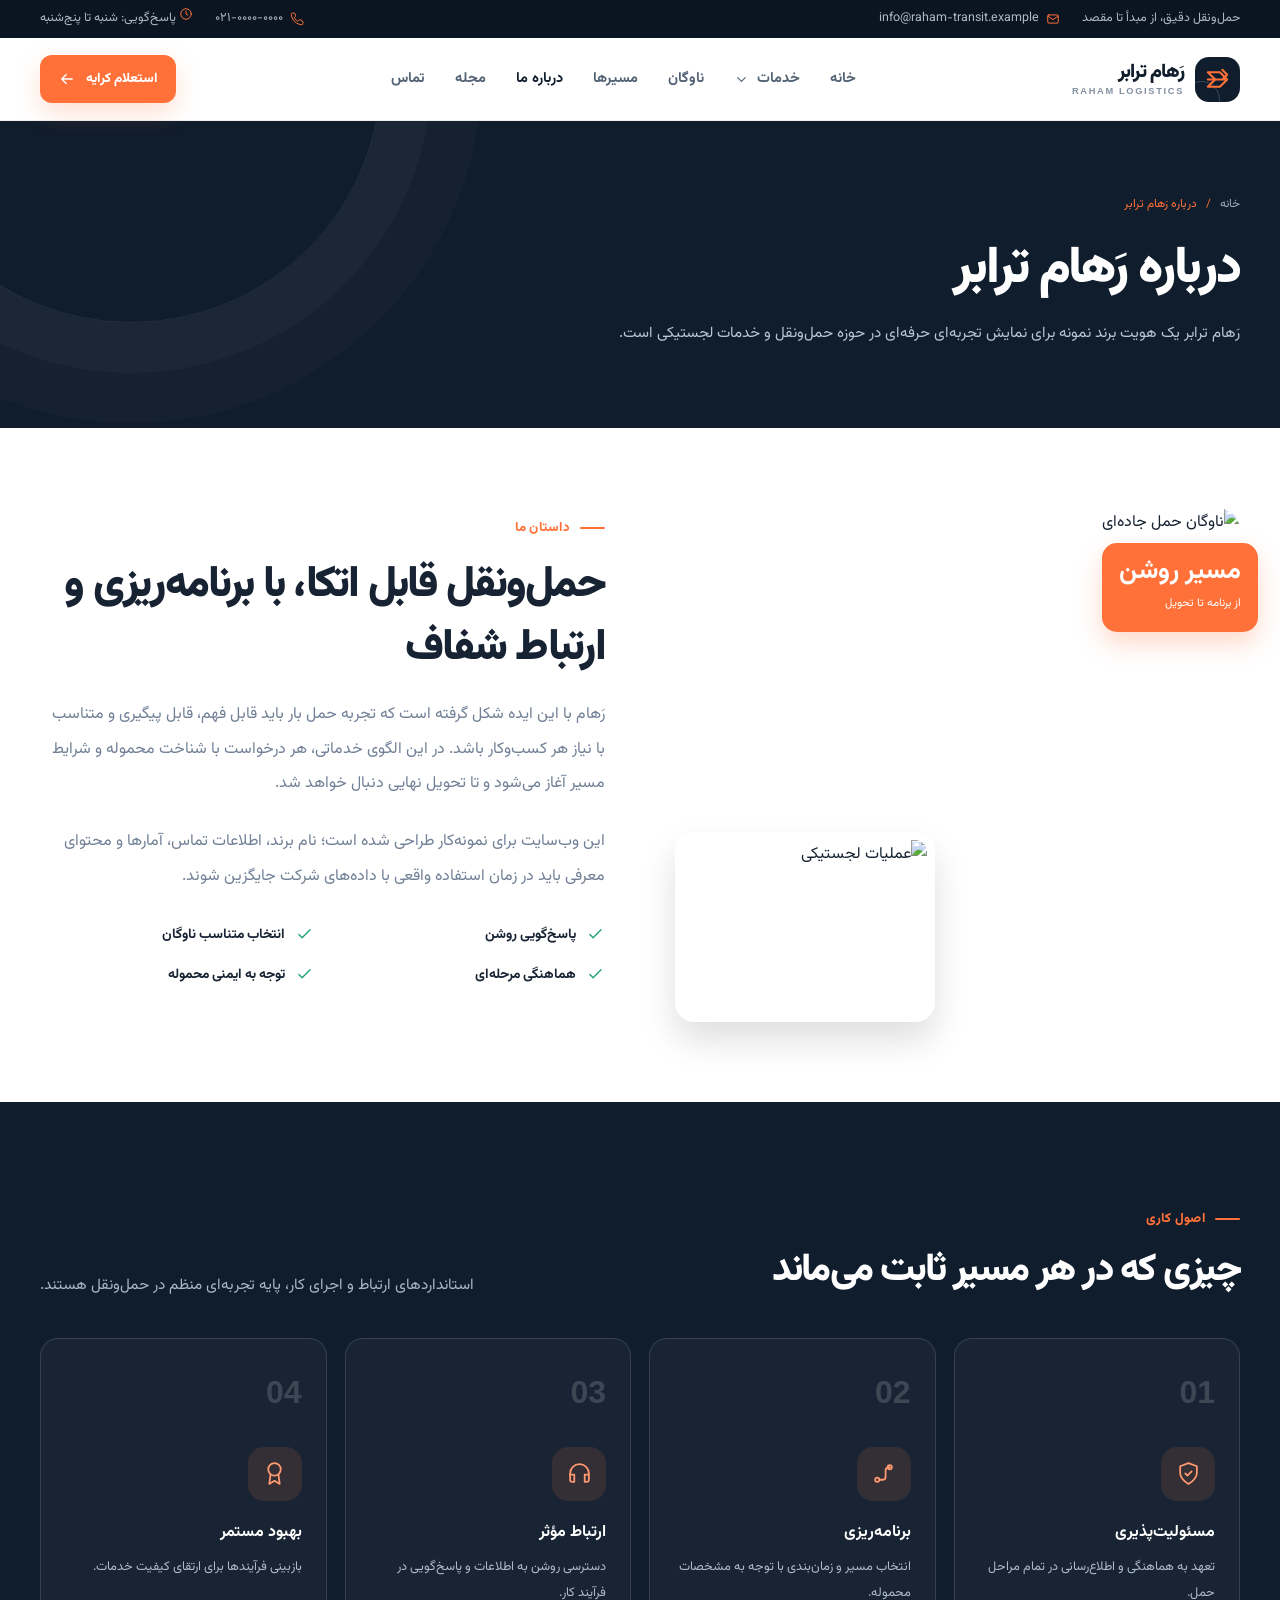
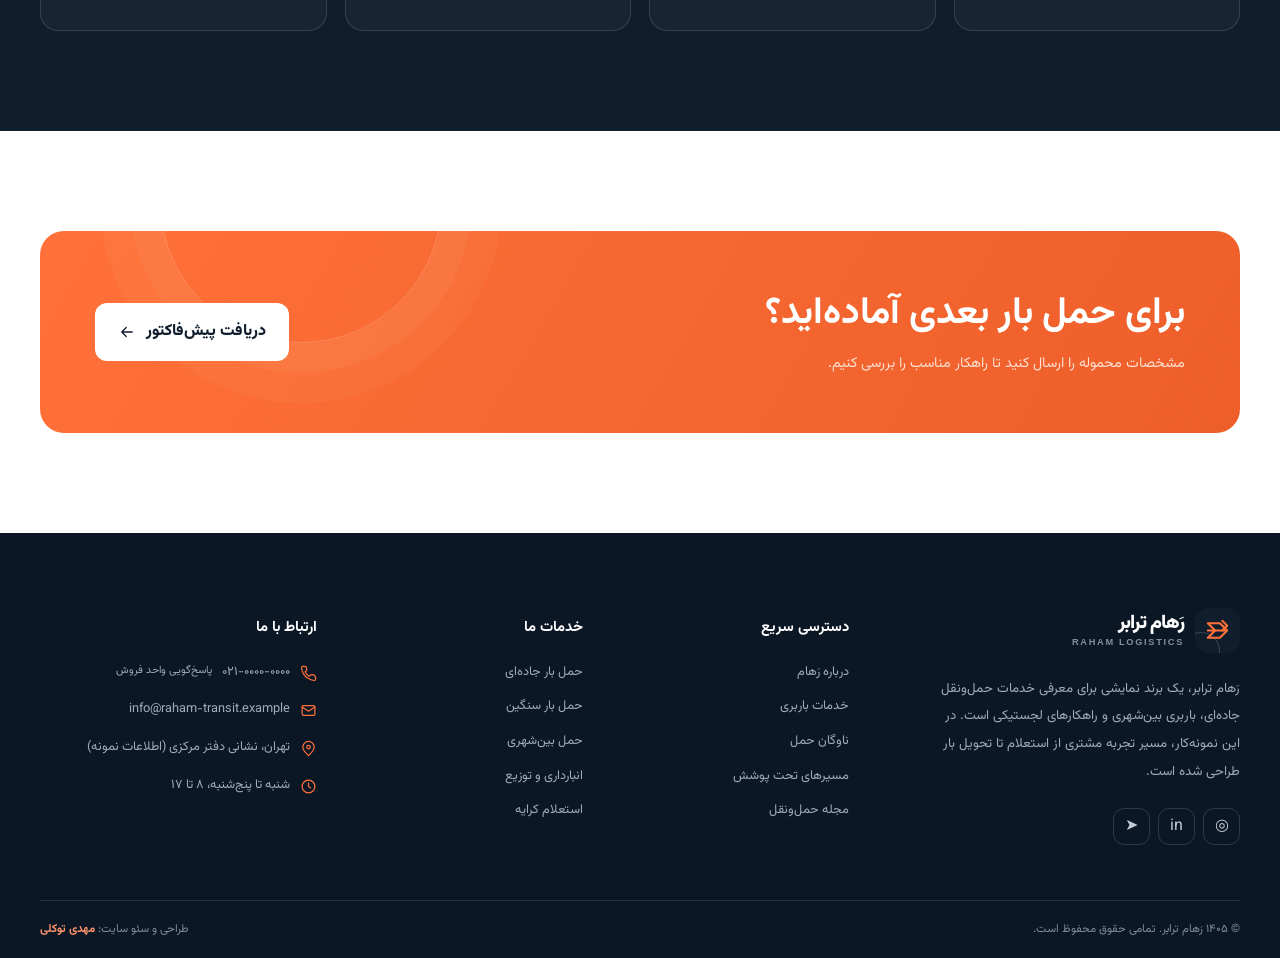
==== commit 0346f3af: "Redesign wide desktop mega menu and bespoke responsive mobile header and footer" ====
--- a/about.html
+++ b/about.html
@@ -1,4 +1,30 @@
-<!doctype html><html lang="fa" dir="rtl"><head><meta charset="utf-8"><meta name="viewport" content="width=device-width, initial-scale=1"><meta name="theme-color" content="#101d2d"><meta name="description" content="معرفی برند رَهام ترابر و رویکرد آن در برنامه‌ریزی، مدیریت و اجرای خدمات حمل‌ونقل."><title>درباره شرکت رَهام ترابر | رَهام ترابر</title><link rel="icon" type="image/svg+xml" href="assets/favicon.svg"><link rel="stylesheet" href="assets/css/style.css"></head><body data-page="about.html"><div class="topbar"><div class="container topbar-inner"><div class="topbar-group"><span>حمل‌ونقل دقیق، از مبدأ تا مقصد</span><a href="mailto:info@raham-transit.example"><svg class="" viewBox="0 0 24 24" fill="none" stroke="currentColor" stroke-width="1.7" stroke-linecap="round" stroke-linejoin="round" aria-hidden="true"><rect x="3" y="5" width="18" height="14" rx="2"/><path d="m3 7 9 6 9-6"/></svg> info@raham-transit.example</a></div><div class="topbar-group"><a href="tel:02100000000"><svg class="" viewBox="0 0 24 24" fill="none" stroke="currentColor" stroke-width="1.7" stroke-linecap="round" stroke-linejoin="round" aria-hidden="true"><path d="M22 16.9v3a2 2 0 0 1-2.2 2 19.8 19.8 0 0 1-8.6-3.1 19.4 19.4 0 0 1-6-6A19.8 19.8 0 0 1 2.1 4.2 2 2 0 0 1 4.1 2h3a2 2 0 0 1 2 1.7l.4 2.8a2 2 0 0 1-.6 1.7L7.2 9.9a16 16 0 0 0 6 6l1.7-1.7a2 2 0 0 1 1.7-.6l2.8.4a2 2 0 0 1 1.6 1.9Z"/></svg> ۰۲۱-۰۰۰۰-۰۰۰۰</a><span><svg class="" viewBox="0 0 24 24" fill="none" stroke="currentColor" stroke-width="1.7" stroke-linecap="round" stroke-linejoin="round" aria-hidden="true"><circle cx="12" cy="12" r="9"/><path d="M12 7v5l3 2"/></svg> پاسخ‌گویی: شنبه تا پنج‌شنبه</span></div></div></div>
-<header class="site-header"><div class="container header-inner"><a class="brand" href="index.html" aria-label="راهام ترابر، صفحه اصلی"><span class="brand-mark"><svg class="" viewBox="0 0 24 24" fill="none" stroke="currentColor" stroke-width="1.7" stroke-linecap="round" stroke-linejoin="round" aria-hidden="true"><path d="M4 18h10l6-6-6-6H4l6 6-6 6Z"/><path d="M4 12h14"/><path d="M16 4l4 4-4 4"/></svg></span><span class="brand-name"><strong>رَهام ترابر</strong><small>RAHAM LOGISTICS</small></span></a><nav class="desktop-nav" aria-label="منوی اصلی"><div class="nav-item "><a class="nav-link" data-page="index.html" href="index.html">خانه</a></div><div class="nav-item has-mega"><a class="nav-link" data-page="services.html" href="services.html">خدمات<svg class="chevron" viewBox="0 0 24 24" fill="none" stroke="currentColor" stroke-width="1.7" stroke-linecap="round" stroke-linejoin="round" aria-hidden="true"><path d="m6 9 6 6 6-6"/></svg></a><div class="mega-menu"><div><p class="mega-title">خدمات حمل‌ونقل</p><div class="mega-grid"><a class="mega-link" href="services.html#0"><span class="icon-box"><svg class="" viewBox="0 0 24 24" fill="none" stroke="currentColor" stroke-width="1.7" stroke-linecap="round" stroke-linejoin="round" aria-hidden="true"><path d="M3 7h11v11H3z"/><path d="M14 11h4l3 3v4h-7z"/><circle cx="7.5" cy="19" r="1.8"/><circle cx="17.5" cy="19" r="1.8"/></svg></span><span><strong>حمل بار جاده‌ای</strong><small>ارسال بارهای تجاری و صنعتی</small></span></a><a class="mega-link" href="services.html#1"><span class="icon-box"><svg class="" viewBox="0 0 24 24" fill="none" stroke="currentColor" stroke-width="1.7" stroke-linecap="round" stroke-linejoin="round" aria-hidden="true"><path d="M6 7h12l3 14H3L6 7Z"/><path d="M9 7a3 3 0 0 1 6 0"/></svg></span><span><strong>حمل بار سنگین</strong><small>ماشین‌آلات و محموله‌های خاص</small></span></a><a class="mega-link" href="services.html#2"><span class="icon-box"><svg class="" viewBox="0 0 24 24" fill="none" stroke="currentColor" stroke-width="1.7" stroke-linecap="round" stroke-linejoin="round" aria-hidden="true"><circle cx="6" cy="18" r="2"/><circle cx="18" cy="6" r="2"/><path d="M8 18h3a3 3 0 0 0 3-3V9a3 3 0 0 1 3-3h1"/></svg></span><span><strong>حمل بین‌شهری</strong><small>پوشش مسیرهای اصلی کشور</small></span></a><a class="mega-link" href="services.html#3"><span class="icon-box"><svg class="" viewBox="0 0 24 24" fill="none" stroke="currentColor" stroke-width="1.7" stroke-linecap="round" stroke-linejoin="round" aria-hidden="true"><path d="m3 10 9-6 9 6v10H3z"/><path d="M8 20v-6h8v6M7 10h.01M12 10h.01M17 10h.01"/></svg></span><span><strong>انبارداری و توزیع</strong><small>مدیریت موجودی و ارسال</small></span></a></div></div><div class="mega-feature"><div><span class="eyebrow">راهکار متناسب با بار شما</span><h3>برای انتخاب بهترین روش حمل، مشاوره بگیرید.</h3></div><a href="quote.html">درخواست مشاوره و استعلام ←</a></div></div></div><div class="nav-item "><a class="nav-link" data-page="fleet.html" href="fleet.html">ناوگان</a></div><div class="nav-item "><a class="nav-link" data-page="routes.html" href="routes.html">مسیرها</a></div><div class="nav-item "><a class="nav-link" data-page="about.html" href="about.html">درباره ما</a></div><div class="nav-item "><a class="nav-link" data-page="blog.html" href="blog.html">مجله</a></div><div class="nav-item "><a class="nav-link" data-page="contact.html" href="contact.html">تماس</a></div></nav><div class="header-actions"><a class="btn btn-primary" href="quote.html">استعلام کرایه <svg class="" viewBox="0 0 24 24" fill="none" stroke="currentColor" stroke-width="1.7" stroke-linecap="round" stroke-linejoin="round" aria-hidden="true"><path d="M19 12H5m6 6-6-6 6-6"/></svg></a></div><button class="menu-toggle" aria-label="باز کردن منو" aria-expanded="false"><svg class="" viewBox="0 0 24 24" fill="none" stroke="currentColor" stroke-width="1.7" stroke-linecap="round" stroke-linejoin="round" aria-hidden="true"><path d="M4 7h16M4 12h16M4 17h16"/></svg></button></div></header>
-<div class="mobile-menu"><div class="mobile-overlay"></div><aside class="mobile-drawer"><div class="mobile-drawer-head"><a class="brand" href="index.html" aria-label="راهام ترابر، صفحه اصلی"><span class="brand-mark"><svg class="" viewBox="0 0 24 24" fill="none" stroke="currentColor" stroke-width="1.7" stroke-linecap="round" stroke-linejoin="round" aria-hidden="true"><path d="M4 18h10l6-6-6-6H4l6 6-6 6Z"/><path d="M4 12h14"/><path d="M16 4l4 4-4 4"/></svg></span><span class="brand-name"><strong>رَهام ترابر</strong><small>RAHAM LOGISTICS</small></span></a><button class="mobile-close" aria-label="بستن منو"><svg class="" viewBox="0 0 24 24" fill="none" stroke="currentColor" stroke-width="1.7" stroke-linecap="round" stroke-linejoin="round" aria-hidden="true"><path d="m6 6 12 12M18 6 6 18"/></svg></button></div><nav class="mobile-nav" aria-label="منوی موبایل"><a data-page="index.html" href="index.html">خانه</a><a data-page="fleet.html" href="fleet.html">ناوگان</a><a data-page="routes.html" href="routes.html">مسیرها</a><a data-page="about.html" href="about.html">درباره ما</a><a data-page="blog.html" href="blog.html">مجله</a><a data-page="contact.html" href="contact.html">تماس</a><button class="mobile-sub-toggle" aria-expanded="false">خدمات <svg class="" viewBox="0 0 24 24" fill="none" stroke="currentColor" stroke-width="1.7" stroke-linecap="round" stroke-linejoin="round" aria-hidden="true"><path d="M12 5v14M5 12h14"/></svg></button><div class="mobile-sub"><a href="services.html#0">حمل بار جاده‌ای</a><a href="services.html#1">حمل بار سنگین</a><a href="services.html#2">حمل بین‌شهری</a><a href="services.html#3">انبارداری و توزیع</a></div></nav><div class="mobile-drawer-cta"><a class="btn btn-primary" href="quote.html">درخواست استعلام <svg class="" viewBox="0 0 24 24" fill="none" stroke="currentColor" stroke-width="1.7" stroke-linecap="round" stroke-linejoin="round" aria-hidden="true"><path d="M19 12H5m6 6-6-6 6-6"/></svg></a><a class="btn btn-dark" href="tel:02100000000">تماس با کارشناسان</a></div></aside></div><main><section class="page-hero"><div class="container"><div class="breadcrumb"><a href="index.html">خانه</a><span> / </span><span>درباره رَهام ترابر</span></div><h1>درباره رَهام ترابر</h1><p>رَهام ترابر یک هویت برند نمونه برای نمایش تجربه‌ای حرفه‌ای در حوزه حمل‌ونقل و خدمات لجستیکی است.</p></div></section><section class="page-content"><div class="container split"><div class="image-stack reveal"><img class="main-img" src="https://images.unsplash.com/photo-1766785368863-f2188a8c8b32?auto=format&fit=crop&w=1400&q=85" alt="ناوگان حمل جاده‌ای" loading="lazy"><img class="small-img" src="https://images.unsplash.com/photo-1714627798569-b3e36d409c4b?auto=format&fit=crop&w=1400&q=85" alt="عملیات لجستیکی" loading="lazy"><div class="image-tag"><strong>مسیر روشن</strong><small>از برنامه تا تحویل</small></div></div><div class="split-copy reveal"><span class="eyebrow">داستان ما</span><h2>حمل‌ونقل قابل اتکا، با برنامه‌ریزی و ارتباط شفاف</h2><p>رَهام با این ایده شکل گرفته است که تجربه حمل بار باید قابل فهم، قابل پیگیری و متناسب با نیاز هر کسب‌وکار باشد. در این الگوی خدماتی، هر درخواست با شناخت محموله و شرایط مسیر آغاز می‌شود و تا تحویل نهایی دنبال خواهد شد.</p><p>این وب‌سایت برای نمونه‌کار طراحی شده است؛ نام برند، اطلاعات تماس، آمارها و محتوای معرفی باید در زمان استفاده واقعی با داده‌های شرکت جایگزین شوند.</p><div class="check-list"><div class="check-item"><svg class="" viewBox="0 0 24 24" fill="none" stroke="currentColor" stroke-width="1.7" stroke-linecap="round" stroke-linejoin="round" aria-hidden="true"><path d="m5 12 4 4L19 6"/></svg> پاسخ‌گویی روشن</div><div class="check-item"><svg class="" viewBox="0 0 24 24" fill="none" stroke="currentColor" stroke-width="1.7" stroke-linecap="round" stroke-linejoin="round" aria-hidden="true"><path d="m5 12 4 4L19 6"/></svg> انتخاب متناسب ناوگان</div><div class="check-item"><svg class="" viewBox="0 0 24 24" fill="none" stroke="currentColor" stroke-width="1.7" stroke-linecap="round" stroke-linejoin="round" aria-hidden="true"><path d="m5 12 4 4L19 6"/></svg> هماهنگی مرحله‌ای</div><div class="check-item"><svg class="" viewBox="0 0 24 24" fill="none" stroke="currentColor" stroke-width="1.7" stroke-linecap="round" stroke-linejoin="round" aria-hidden="true"><path d="m5 12 4 4L19 6"/></svg> توجه به ایمنی محموله</div></div></div></div></section>
-<section class="section section-dark"><div class="container"><div class="section-head"><div><span class="eyebrow">اصول کاری</span><h2>چیزی که در هر مسیر ثابت می‌ماند</h2></div><p>استانداردهای ارتباط و اجرای کار، پایه تجربه‌ای منظم در حمل‌ونقل هستند.</p></div><div class="process-grid"><div class="process-card"><div class="icon-box"><svg class="" viewBox="0 0 24 24" fill="none" stroke="currentColor" stroke-width="1.7" stroke-linecap="round" stroke-linejoin="round" aria-hidden="true"><path d="M12 22s8-4 8-11V5l-8-3-8 3v6c0 7 8 11 8 11Z"/><path d="m9 12 2 2 4-4"/></svg></div><h3>مسئولیت‌پذیری</h3><p>تعهد به هماهنگی و اطلاع‌رسانی در تمام مراحل حمل.</p></div><div class="process-card"><div class="icon-box"><svg class="" viewBox="0 0 24 24" fill="none" stroke="currentColor" stroke-width="1.7" stroke-linecap="round" stroke-linejoin="round" aria-hidden="true"><circle cx="6" cy="18" r="2"/><circle cx="18" cy="6" r="2"/><path d="M8 18h3a3 3 0 0 0 3-3V9a3 3 0 0 1 3-3h1"/></svg></div><h3>برنامه‌ریزی</h3><p>انتخاب مسیر و زمان‌بندی با توجه به مشخصات محموله.</p></div><div class="process-card"><div class="icon-box"><svg class="" viewBox="0 0 24 24" fill="none" stroke="currentColor" stroke-width="1.7" stroke-linecap="round" stroke-linejoin="round" aria-hidden="true"><path d="M3 13v-1a9 9 0 0 1 18 0v1"/><path d="M3 13h4v7H5a2 2 0 0 1-2-2v-5ZM21 13h-4v7h2a2 2 0 0 0 2-2v-5Z"/></svg></div><h3>ارتباط مؤثر</h3><p>دسترسی روشن به اطلاعات و پاسخ‌گویی در فرآیند کار.</p></div><div class="process-card"><div class="icon-box"><svg class="" viewBox="0 0 24 24" fill="none" stroke="currentColor" stroke-width="1.7" stroke-linecap="round" stroke-linejoin="round" aria-hidden="true"><circle cx="12" cy="8" r="6"/><path d="m8.2 13-1.2 9 5-3 5 3-1.2-9"/></svg></div><h3>بهبود مستمر</h3><p>بازبینی فرآیندها برای ارتقای کیفیت خدمات.</p></div></div></div></section><section class="section"><div class="container"><div class="cta-band reveal"><div><h2>برای حمل بار بعدی آماده‌اید؟</h2><p>مشخصات محموله را ارسال کنید تا راهکار مناسب را بررسی کنیم.</p></div><a class="btn btn-light" href="quote.html">دریافت پیش‌فاکتور <svg class="" viewBox="0 0 24 24" fill="none" stroke="currentColor" stroke-width="1.7" stroke-linecap="round" stroke-linejoin="round" aria-hidden="true"><path d="M19 12H5m6 6-6-6 6-6"/></svg></a></div></div></section></main><footer class="site-footer"><div class="container"><div class="footer-grid"><div class="footer-brand"><a class="brand" href="index.html" aria-label="راهام ترابر، صفحه اصلی"><span class="brand-mark"><svg class="" viewBox="0 0 24 24" fill="none" stroke="currentColor" stroke-width="1.7" stroke-linecap="round" stroke-linejoin="round" aria-hidden="true"><path d="M4 18h10l6-6-6-6H4l6 6-6 6Z"/><path d="M4 12h14"/><path d="M16 4l4 4-4 4"/></svg></span><span class="brand-name"><strong>رَهام ترابر</strong><small>RAHAM LOGISTICS</small></span></a><p>رَهام ترابر، یک برند نمایشی برای معرفی خدمات حمل‌ونقل جاده‌ای، باربری بین‌شهری و راهکارهای لجستیکی است. در این نمونه‌کار، مسیر تجربه مشتری از استعلام تا تحویل بار طراحی شده است.</p><div class="socials"><a href="#" aria-label="اینستاگرام">◎</a><a href="#" aria-label="لینکدین">in</a><a href="#" aria-label="تلگرام">➤</a></div></div><div class="footer-col"><h4>دسترسی سریع</h4><div class="footer-links"><a href="about.html">درباره رَهام</a><a href="services.html">خدمات باربری</a><a href="fleet.html">ناوگان حمل</a><a href="routes.html">مسیرهای تحت پوشش</a><a href="blog.html">مجله حمل‌ونقل</a></div></div><div class="footer-col"><h4>خدمات ما</h4><div class="footer-links"><a href="services.html#0">حمل بار جاده‌ای</a><a href="services.html#1">حمل بار سنگین</a><a href="services.html#2">حمل بین‌شهری</a><a href="services.html#3">انبارداری و توزیع</a><a href="quote.html">استعلام کرایه</a></div></div><div class="footer-col"><h4>ارتباط با ما</h4><div class="footer-contact"><a href="tel:02100000000"><svg class="" viewBox="0 0 24 24" fill="none" stroke="currentColor" stroke-width="1.7" stroke-linecap="round" stroke-linejoin="round" aria-hidden="true"><path d="M22 16.9v3a2 2 0 0 1-2.2 2 19.8 19.8 0 0 1-8.6-3.1 19.4 19.4 0 0 1-6-6A19.8 19.8 0 0 1 2.1 4.2 2 2 0 0 1 4.1 2h3a2 2 0 0 1 2 1.7l.4 2.8a2 2 0 0 1-.6 1.7L7.2 9.9a16 16 0 0 0 6 6l1.7-1.7a2 2 0 0 1 1.7-.6l2.8.4a2 2 0 0 1 1.6 1.9Z"/></svg> <span>۰۲۱-۰۰۰۰-۰۰۰۰<br><small>پاسخ‌گویی واحد فروش</small></span></a><a href="mailto:info@raham-transit.example"><svg class="" viewBox="0 0 24 24" fill="none" stroke="currentColor" stroke-width="1.7" stroke-linecap="round" stroke-linejoin="round" aria-hidden="true"><rect x="3" y="5" width="18" height="14" rx="2"/><path d="m3 7 9 6 9-6"/></svg> <span>info@raham-transit.example</span></a><span><svg class="" viewBox="0 0 24 24" fill="none" stroke="currentColor" stroke-width="1.7" stroke-linecap="round" stroke-linejoin="round" aria-hidden="true"><path d="M20 10c0 5-8 12-8 12S4 15 4 10a8 8 0 1 1 16 0Z"/><circle cx="12" cy="10" r="2.5"/></svg> <span>تهران، نشانی دفتر مرکزی (اطلاعات نمونه)</span></span><span><svg class="" viewBox="0 0 24 24" fill="none" stroke="currentColor" stroke-width="1.7" stroke-linecap="round" stroke-linejoin="round" aria-hidden="true"><circle cx="12" cy="12" r="9"/><path d="M12 7v5l3 2"/></svg> <span>شنبه تا پنج‌شنبه، ۸ تا ۱۷</span></span></div></div></div><div class="footer-bottom"><span>© ۱۴۰۵ رَهام ترابر. تمامی حقوق محفوظ است.</span><span class="footer-credit">طراحی و سئو سایت: <a href="https://mahditavakoli.ir" target="_blank" rel="noopener">مهدی توکلی</a></span></div></div></footer><div class="toast" role="status" aria-live="polite"></div><button class="back-top" aria-label="بازگشت به بالا"><svg class="" viewBox="0 0 24 24" fill="none" stroke="currentColor" stroke-width="1.7" stroke-linecap="round" stroke-linejoin="round" aria-hidden="true"><path d="M19 12H5m6 6-6-6 6-6"/></svg></button><script src="assets/js/app.js" defer></script></body></html>+<!DOCTYPE html>
+<html dir="rtl" lang="fa"><head><meta charset="utf-8"/><meta content="width=device-width, initial-scale=1" name="viewport"/><meta content="#101d2d" name="theme-color"/><meta content="معرفی برند رَهام ترابر و رویکرد آن در برنامه‌ریزی، مدیریت و اجرای خدمات حمل‌ونقل." name="description"/><title>درباره شرکت رَهام ترابر | رَهام ترابر</title><link href="assets/favicon.svg" rel="icon" type="image/svg+xml"/><link href="assets/css/style.css" rel="stylesheet"/></head><body data-page="about.html"><div class="topbar"><div class="container topbar-inner"><div class="topbar-group"><span>حمل‌ونقل دقیق، از مبدأ تا مقصد</span><a href="mailto:info@raham-transit.example"><svg aria-hidden="true" class="" fill="none" stroke="currentColor" stroke-linecap="round" stroke-linejoin="round" stroke-width="1.7" viewbox="0 0 24 24"><rect height="14" rx="2" width="18" x="3" y="5"></rect><path d="m3 7 9 6 9-6"></path></svg> info@raham-transit.example</a></div><div class="topbar-group"><a href="tel:02100000000"><svg aria-hidden="true" class="" fill="none" stroke="currentColor" stroke-linecap="round" stroke-linejoin="round" stroke-width="1.7" viewbox="0 0 24 24"><path d="M22 16.9v3a2 2 0 0 1-2.2 2 19.8 19.8 0 0 1-8.6-3.1 19.4 19.4 0 0 1-6-6A19.8 19.8 0 0 1 2.1 4.2 2 2 0 0 1 4.1 2h3a2 2 0 0 1 2 1.7l.4 2.8a2 2 0 0 1-.6 1.7L7.2 9.9a16 16 0 0 0 6 6l1.7-1.7a2 2 0 0 1 1.7-.6l2.8.4a2 2 0 0 1 1.6 1.9Z"></path></svg> ۰۲۱-۰۰۰۰-۰۰۰۰</a><span><svg aria-hidden="true" class="" fill="none" stroke="currentColor" stroke-linecap="round" stroke-linejoin="round" stroke-width="1.7" viewbox="0 0 24 24"><circle cx="12" cy="12" r="9"></circle><path d="M12 7v5l3 2"></path></svg> پاسخ‌گویی: شنبه تا پنج‌شنبه</span></div></div></div>
+<header class="site-header">
+<div class="container header-inner"><a aria-label="رَهام ترابر، صفحه اصلی" class="brand" href="index.html"><span class="brand-mark"><svg aria-hidden="true" fill="none" stroke="currentColor" stroke-linecap="round" stroke-linejoin="round" stroke-width="1.7" viewbox="0 0 24 24"><path d="M4 18h10l6-6-6-6H4l6 6-6 6Z"></path><path d="M4 12h14M16 4l4 4-4 4"></path></svg></span><span class="brand-name"><strong>رَهام ترابر</strong><small>RAHAM LOGISTICS</small></span></a><nav aria-label="منوی اصلی" class="desktop-nav"><div class="nav-item"><a class="nav-link" data-page="index.html" href="index.html">خانه</a></div><div class="nav-item has-mega"><a aria-haspopup="true" class="nav-link" data-page="services.html" href="services.html">خدمات <svg aria-hidden="true" fill="none" stroke="currentColor" stroke-linecap="round" stroke-linejoin="round" stroke-width="1.8" viewbox="0 0 24 24"><path d="m6 9 6 6 6-6"></path></svg></a><div aria-label="منوی کامل خدمات" class="mega-menu" role="group">
+<div class="mega-menu-top"><span class="mega-kicker"><span class="mega-kicker-dot"></span> خدمات تخصصی رَهام ترابر <span class="mega-kicker-en">/ WHAT WE DO</span></span><a class="mega-view-all" href="services.html">مشاهده همه خدمات <svg aria-hidden="true" fill="none" stroke="currentColor" stroke-linecap="round" stroke-linejoin="round" stroke-width="1.8" viewbox="0 0 24 24"><path d="M19 12H5m6 6-6-6 6-6"></path></svg></a></div>
+<div class="mega-menu-body">
+<div class="mega-intro"><span class="mega-intro-index">01 — OUR EXPERTISE</span><h3>هر بار،<br/><em>یک راهکار دقیق.</em></h3><p>از برنامه‌ریزی مسیر تا تحویل محموله، خدمات حمل را متناسب با نیازتان انتخاب کنید.</p><div class="mega-intro-note"><svg aria-hidden="true" fill="none" stroke="currentColor" stroke-linecap="round" stroke-linejoin="round" stroke-width="1.7" viewbox="0 0 24 24"><path d="M12 22s8-4 8-10V5l-8-3-8 3v7c0 6 8 10 8 10Z"></path><path d="m9 12 2 2 4-4"></path></svg> <span>مسیر روشن، انتخاب مطمئن</span></div></div>
+<div class="mega-services"><a class="mega-service" href="services.html#0"><span class="mega-service-icon"><svg aria-hidden="true" fill="none" stroke="currentColor" stroke-linecap="round" stroke-linejoin="round" stroke-width="1.7" viewbox="0 0 24 24"><path d="M3 7h11v11H3zM14 11h4l3 3v4h-7z"></path><circle cx="7.5" cy="19" r="1.8"></circle><circle cx="17.5" cy="19" r="1.8"></circle></svg></span><span class="mega-service-content"><span class="mega-service-number">01 / SERVICE</span><strong>حمل بار جاده‌ای</strong><small>محموله‌های تجاری و صنعتی</small></span><span class="mega-service-arrow"><svg aria-hidden="true" fill="none" stroke="currentColor" stroke-linecap="round" stroke-linejoin="round" stroke-width="1.8" viewbox="0 0 24 24"><path d="M19 12H5m6 6-6-6 6-6"></path></svg></span></a><a class="mega-service" href="services.html#1"><span class="mega-service-icon"><svg aria-hidden="true" fill="none" stroke="currentColor" stroke-linecap="round" stroke-linejoin="round" stroke-width="1.7" viewbox="0 0 24 24"><path d="m12 2 9 5-9 5-9-5 9-5ZM3 7v10l9 5 9-5V7M12 12v10"></path></svg></span><span class="mega-service-content"><span class="mega-service-number">02 / SERVICE</span><strong>حمل بار سنگین</strong><small>ماشین‌آلات و بارهای ویژه</small></span><span class="mega-service-arrow"><svg aria-hidden="true" fill="none" stroke="currentColor" stroke-linecap="round" stroke-linejoin="round" stroke-width="1.8" viewbox="0 0 24 24"><path d="M19 12H5m6 6-6-6 6-6"></path></svg></span></a><a class="mega-service" href="services.html#2"><span class="mega-service-icon"><svg aria-hidden="true" fill="none" stroke="currentColor" stroke-linecap="round" stroke-linejoin="round" stroke-width="1.7" viewbox="0 0 24 24"><circle cx="6" cy="18" r="2"></circle><circle cx="18" cy="6" r="2"></circle><path d="M8 18h3a3 3 0 0 0 3-3V9a3 3 0 0 1 3-3h1"></path></svg></span><span class="mega-service-content"><span class="mega-service-number">03 / SERVICE</span><strong>حمل بین‌شهری</strong><small>ارسال در مسیرهای اصلی کشور</small></span><span class="mega-service-arrow"><svg aria-hidden="true" fill="none" stroke="currentColor" stroke-linecap="round" stroke-linejoin="round" stroke-width="1.8" viewbox="0 0 24 24"><path d="M19 12H5m6 6-6-6 6-6"></path></svg></span></a><a class="mega-service" href="services.html#3"><span class="mega-service-icon"><svg aria-hidden="true" fill="none" stroke="currentColor" stroke-linecap="round" stroke-linejoin="round" stroke-width="1.7" viewbox="0 0 24 24"><path d="m3 10 9-6 9 6v10H3zM8 20v-6h8v6M7 10h.01M12 10h.01M17 10h.01"></path></svg></span><span class="mega-service-content"><span class="mega-service-number">04 / SERVICE</span><strong>انبارداری و توزیع</strong><small>از نگهداری تا تحویل نهایی</small></span><span class="mega-service-arrow"><svg aria-hidden="true" fill="none" stroke="currentColor" stroke-linecap="round" stroke-linejoin="round" stroke-width="1.8" viewbox="0 0 24 24"><path d="M19 12H5m6 6-6-6 6-6"></path></svg></span></a></div>
+<a class="mega-promo" href="quote.html"><span class="mega-promo-top">RAHAM / LOGISTICS <span>↗</span></span><span class="mega-promo-bottom"><span class="mega-promo-badge">مشاوره حمل‌ونقل</span><strong>بارتان را به<br/>مسیر درست بسپارید.</strong><span class="mega-promo-action">استعلام کرایه <svg aria-hidden="true" fill="none" stroke="currentColor" stroke-linecap="round" stroke-linejoin="round" stroke-width="1.8" viewbox="0 0 24 24"><path d="M19 12H5m6 6-6-6 6-6"></path></svg></span></span></a>
+</div>
+<div class="mega-menu-bottom"><span>برای شروع، یکی از بخش‌های زیر را ببینید</span><div><a href="fleet.html"><svg aria-hidden="true" fill="none" stroke="currentColor" stroke-linecap="round" stroke-linejoin="round" stroke-width="1.7" viewbox="0 0 24 24"><path d="M4 8h12v10H4zM16 11h3l2 3v4h-5M6 8V5h8v3"></path><circle cx="8" cy="19" r="1.5"></circle><circle cx="18" cy="19" r="1.5"></circle></svg> ناوگان ما</a><a href="routes.html"><svg aria-hidden="true" fill="none" stroke="currentColor" stroke-linecap="round" stroke-linejoin="round" stroke-width="1.7" viewbox="0 0 24 24"><circle cx="6" cy="18" r="2"></circle><circle cx="18" cy="6" r="2"></circle><path d="M8 18h3a3 3 0 0 0 3-3V9a3 3 0 0 1 3-3h1"></path></svg> مسیرهای تحت پوشش</a><a href="contact.html"><svg aria-hidden="true" fill="none" stroke="currentColor" stroke-linecap="round" stroke-linejoin="round" stroke-width="1.7" viewbox="0 0 24 24"><path d="M22 16.9v3a2 2 0 0 1-2.2 2 19.8 19.8 0 0 1-8.6-3.1 19.4 19.4 0 0 1-6-6A19.8 19.8 0 0 1 2.1 4.2 2 2 0 0 1 4.1 2h3a2 2 0 0 1 2 1.7l.4 2.8a2 2 0 0 1-.6 1.7L7.2 9.9a16 16 0 0 0 6 6l1.7-1.7a2 2 0 0 1 1.7-.6l2.8.4a2 2 0 0 1 1.6 1.9Z"></path></svg> ارتباط با کارشناسان</a></div></div>
+</div></div><div class="nav-item"><a class="nav-link" data-page="fleet.html" href="fleet.html">ناوگان</a></div><div class="nav-item"><a class="nav-link" data-page="routes.html" href="routes.html">مسیرها</a></div><div class="nav-item"><a class="nav-link" data-page="about.html" href="about.html">درباره ما</a></div><div class="nav-item"><a class="nav-link" data-page="blog.html" href="blog.html">مجله</a></div><div class="nav-item"><a class="nav-link" data-page="contact.html" href="contact.html">تماس</a></div></nav><div class="header-actions"><a class="btn btn-primary" href="quote.html">استعلام کرایه <svg aria-hidden="true" fill="none" stroke="currentColor" stroke-linecap="round" stroke-linejoin="round" stroke-width="1.8" viewbox="0 0 24 24"><path d="M19 12H5m6 6-6-6 6-6"></path></svg></a></div></div>
+<div class="container mobile-header"><button aria-controls="mobile-navigation" aria-expanded="false" aria-label="باز کردن منو" class="menu-toggle" type="button"><span class="menu-toggle-glyph"><span></span><span></span><span></span></span><span class="menu-toggle-label">منو</span></button><a aria-label="رَهام ترابر، صفحه اصلی" class="mobile-header-brand" href="index.html"><span class="brand-mark"><svg aria-hidden="true" fill="none" stroke="currentColor" stroke-linecap="round" stroke-linejoin="round" stroke-width="1.7" viewbox="0 0 24 24"><path d="M4 18h10l6-6-6-6H4l6 6-6 6Z"></path><path d="M4 12h14M16 4l4 4-4 4"></path></svg></span><span><strong>رَهام ترابر</strong><small>RAHAM LOGISTICS</small></span></a><a class="mobile-header-quote" href="quote.html"><span>استعلام</span><svg aria-hidden="true" fill="none" stroke="currentColor" stroke-linecap="round" stroke-linejoin="round" stroke-width="1.8" viewbox="0 0 24 24"><path d="M19 12H5m6 6-6-6 6-6"></path></svg></a></div>
+</header>
+<div aria-hidden="true" class="mobile-menu" id="mobile-navigation"><button aria-label="بستن منو" class="mobile-overlay" type="button"></button><aside aria-label="منوی ناوبری سایت" aria-modal="true" class="mobile-drawer" role="dialog" tabindex="-1">
+<div class="mobile-drawer-head"><a aria-label="رَهام ترابر، صفحه اصلی" class="brand" href="index.html"><span class="brand-mark"><svg aria-hidden="true" fill="none" stroke="currentColor" stroke-linecap="round" stroke-linejoin="round" stroke-width="1.7" viewbox="0 0 24 24"><path d="M4 18h10l6-6-6-6H4l6 6-6 6Z"></path><path d="M4 12h14M16 4l4 4-4 4"></path></svg></span><span class="brand-name"><strong>رَهام ترابر</strong><small>RAHAM LOGISTICS</small></span></a><button aria-label="بستن منو" class="mobile-close" type="button"><svg fill="none" stroke="currentColor" stroke-linecap="round" stroke-width="2" viewbox="0 0 24 24"><path d="M5 5 19 19M19 5 5 19"></path></svg></button></div>
+<div class="mobile-drawer-scroll"><div class="mobile-drawer-banner"><span class="mobile-banner-eyebrow"><i></i> حمل‌ونقل جاده‌ای</span><strong>مسیر شما،<br/><em>تعهد ما.</em></strong><span class="mobile-banner-caption">RAHAM / MOVING FORWARD</span></div>
+<div class="mobile-drawer-section-label"><span>دسترسی سریع</span><span>QUICK ACCESS</span></div><div class="mobile-quick-grid"><a href="quote.html"><svg aria-hidden="true" fill="none" stroke="currentColor" stroke-linecap="round" stroke-linejoin="round" stroke-width="1.7" viewbox="0 0 24 24"><path d="m12 2 9 5-9 5-9-5 9-5ZM3 7v10l9 5 9-5V7M12 12v10"></path></svg><strong>استعلام کرایه</strong><span>شروع درخواست <svg aria-hidden="true" fill="none" stroke="currentColor" stroke-linecap="round" stroke-linejoin="round" stroke-width="1.8" viewbox="0 0 24 24"><path d="M19 12H5m6 6-6-6 6-6"></path></svg></span></a><a href="routes.html"><svg aria-hidden="true" fill="none" stroke="currentColor" stroke-linecap="round" stroke-linejoin="round" stroke-width="1.7" viewbox="0 0 24 24"><circle cx="6" cy="18" r="2"></circle><circle cx="18" cy="6" r="2"></circle><path d="M8 18h3a3 3 0 0 0 3-3V9a3 3 0 0 1 3-3h1"></path></svg><strong>مسیرهای حمل</strong><span>بررسی پوشش <svg aria-hidden="true" fill="none" stroke="currentColor" stroke-linecap="round" stroke-linejoin="round" stroke-width="1.8" viewbox="0 0 24 24"><path d="M19 12H5m6 6-6-6 6-6"></path></svg></span></a></div>
+<div class="mobile-drawer-section-label"><span>فهرست سایت</span><span>NAVIGATION</span></div><nav aria-label="فهرست صفحات موبایل" class="mobile-nav"><a class="mobile-nav-link" data-page="index.html" href="index.html"><span class="mobile-nav-icon"><svg aria-hidden="true" fill="none" stroke="currentColor" stroke-linecap="round" stroke-linejoin="round" stroke-width="1.7" viewbox="0 0 24 24"><path d="m3 10 9-7 9 7v10H3zM9 20v-7h6v7"></path></svg></span><span class="mobile-nav-copy"><strong>صفحه اصلی</strong><small>شروع یک مسیر مطمئن</small></span><span class="mobile-nav-arrow"><svg aria-hidden="true" fill="none" stroke="currentColor" stroke-linecap="round" stroke-linejoin="round" stroke-width="1.8" viewbox="0 0 24 24"><path d="M19 12H5m6 6-6-6 6-6"></path></svg></span></a><div class="mobile-nav-group"><button aria-controls="mobile-services" aria-expanded="false" class="mobile-sub-toggle" type="button"><span class="mobile-nav-icon"><svg aria-hidden="true" fill="none" stroke="currentColor" stroke-linecap="round" stroke-linejoin="round" stroke-width="1.7" viewbox="0 0 24 24"><path d="M3 7h11v11H3zM14 11h4l3 3v4h-7z"></path><circle cx="7.5" cy="19" r="1.8"></circle><circle cx="17.5" cy="19" r="1.8"></circle></svg></span><span class="mobile-nav-copy"><strong>خدمات باربری</strong><small>انتخاب راهکار مناسب بار شما</small></span><span class="mobile-expand-icon"><svg aria-hidden="true" fill="none" stroke="currentColor" stroke-linecap="round" stroke-linejoin="round" stroke-width="1.8" viewbox="0 0 24 24"><path d="m6 9 6 6 6-6"></path></svg></span></button><div class="mobile-sub" id="mobile-services"><a href="services.html#0"><span class="mobile-service-index">01</span><span>حمل بار جاده‌ای</span><svg aria-hidden="true" fill="none" stroke="currentColor" stroke-linecap="round" stroke-linejoin="round" stroke-width="1.8" viewbox="0 0 24 24"><path d="M19 12H5m6 6-6-6 6-6"></path></svg></a><a href="services.html#1"><span class="mobile-service-index">02</span><span>حمل بار سنگین</span><svg aria-hidden="true" fill="none" stroke="currentColor" stroke-linecap="round" stroke-linejoin="round" stroke-width="1.8" viewbox="0 0 24 24"><path d="M19 12H5m6 6-6-6 6-6"></path></svg></a><a href="services.html#2"><span class="mobile-service-index">03</span><span>حمل بین‌شهری</span><svg aria-hidden="true" fill="none" stroke="currentColor" stroke-linecap="round" stroke-linejoin="round" stroke-width="1.8" viewbox="0 0 24 24"><path d="M19 12H5m6 6-6-6 6-6"></path></svg></a><a href="services.html#3"><span class="mobile-service-index">04</span><span>انبارداری و توزیع</span><svg aria-hidden="true" fill="none" stroke="currentColor" stroke-linecap="round" stroke-linejoin="round" stroke-width="1.8" viewbox="0 0 24 24"><path d="M19 12H5m6 6-6-6 6-6"></path></svg></a><a class="mobile-services-all" href="services.html">همه خدمات <svg aria-hidden="true" fill="none" stroke="currentColor" stroke-linecap="round" stroke-linejoin="round" stroke-width="1.8" viewbox="0 0 24 24"><path d="M19 12H5m6 6-6-6 6-6"></path></svg></a></div></div><a class="mobile-nav-link" data-page="fleet.html" href="fleet.html"><span class="mobile-nav-icon"><svg aria-hidden="true" fill="none" stroke="currentColor" stroke-linecap="round" stroke-linejoin="round" stroke-width="1.7" viewbox="0 0 24 24"><path d="M4 8h12v10H4zM16 11h3l2 3v4h-5M6 8V5h8v3"></path><circle cx="8" cy="19" r="1.5"></circle><circle cx="18" cy="19" r="1.5"></circle></svg></span><span class="mobile-nav-copy"><strong>ناوگان حمل</strong><small>خودروها و ظرفیت‌های حمل</small></span><span class="mobile-nav-arrow"><svg aria-hidden="true" fill="none" stroke="currentColor" stroke-linecap="round" stroke-linejoin="round" stroke-width="1.8" viewbox="0 0 24 24"><path d="M19 12H5m6 6-6-6 6-6"></path></svg></span></a><a class="mobile-nav-link" data-page="routes.html" href="routes.html"><span class="mobile-nav-icon"><svg aria-hidden="true" fill="none" stroke="currentColor" stroke-linecap="round" stroke-linejoin="round" stroke-width="1.7" viewbox="0 0 24 24"><circle cx="6" cy="18" r="2"></circle><circle cx="18" cy="6" r="2"></circle><path d="M8 18h3a3 3 0 0 0 3-3V9a3 3 0 0 1 3-3h1"></path></svg></span><span class="mobile-nav-copy"><strong>مسیرهای تحت پوشش</strong><small>شبکه حمل‌ونقل کشور</small></span><span class="mobile-nav-arrow"><svg aria-hidden="true" fill="none" stroke="currentColor" stroke-linecap="round" stroke-linejoin="round" stroke-width="1.8" viewbox="0 0 24 24"><path d="M19 12H5m6 6-6-6 6-6"></path></svg></span></a><a class="mobile-nav-link" data-page="about.html" href="about.html"><span class="mobile-nav-icon"><svg aria-hidden="true" fill="none" stroke="currentColor" stroke-linecap="round" stroke-linejoin="round" stroke-width="1.7" viewbox="0 0 24 24"><circle cx="12" cy="12" r="9"></circle><path d="M12 11v5m0-8h.01"></path></svg></span><span class="mobile-nav-copy"><strong>درباره رَهام</strong><small>آشنایی با برند و رویکرد ما</small></span><span class="mobile-nav-arrow"><svg aria-hidden="true" fill="none" stroke="currentColor" stroke-linecap="round" stroke-linejoin="round" stroke-width="1.8" viewbox="0 0 24 24"><path d="M19 12H5m6 6-6-6 6-6"></path></svg></span></a><a class="mobile-nav-link" data-page="blog.html" href="blog.html"><span class="mobile-nav-icon"><svg aria-hidden="true" fill="none" stroke="currentColor" stroke-linecap="round" stroke-linejoin="round" stroke-width="1.7" viewbox="0 0 24 24"><path d="M4 5h7a3 3 0 0 1 3 3v12H7a3 3 0 0 0-3 1zm16 0h-3a3 3 0 0 0-3 3v12h3a3 3 0 0 1 3 1z"></path></svg></span><span class="mobile-nav-copy"><strong>مجله و راهنما</strong><small>مقالات کاربردی حمل بار</small></span><span class="mobile-nav-arrow"><svg aria-hidden="true" fill="none" stroke="currentColor" stroke-linecap="round" stroke-linejoin="round" stroke-width="1.8" viewbox="0 0 24 24"><path d="M19 12H5m6 6-6-6 6-6"></path></svg></span></a><a class="mobile-nav-link" data-page="contact.html" href="contact.html"><span class="mobile-nav-icon"><svg aria-hidden="true" fill="none" stroke="currentColor" stroke-linecap="round" stroke-linejoin="round" stroke-width="1.7" viewbox="0 0 24 24"><path d="M22 16.9v3a2 2 0 0 1-2.2 2 19.8 19.8 0 0 1-8.6-3.1 19.4 19.4 0 0 1-6-6A19.8 19.8 0 0 1 2.1 4.2 2 2 0 0 1 4.1 2h3a2 2 0 0 1 2 1.7l.4 2.8a2 2 0 0 1-.6 1.7L7.2 9.9a16 16 0 0 0 6 6l1.7-1.7a2 2 0 0 1 1.7-.6l2.8.4a2 2 0 0 1 1.6 1.9Z"></path></svg></span><span class="mobile-nav-copy"><strong>ارتباط با ما</strong><small>پرسش و دریافت راهنمایی</small></span><span class="mobile-nav-arrow"><svg aria-hidden="true" fill="none" stroke="currentColor" stroke-linecap="round" stroke-linejoin="round" stroke-width="1.8" viewbox="0 0 24 24"><path d="M19 12H5m6 6-6-6 6-6"></path></svg></span></a></nav>
+<div class="mobile-drawer-support"><span class="mobile-support-icon"><svg aria-hidden="true" fill="none" stroke="currentColor" stroke-linecap="round" stroke-linejoin="round" stroke-width="1.7" viewbox="0 0 24 24"><path d="M22 16.9v3a2 2 0 0 1-2.2 2 19.8 19.8 0 0 1-8.6-3.1 19.4 19.4 0 0 1-6-6A19.8 19.8 0 0 1 2.1 4.2 2 2 0 0 1 4.1 2h3a2 2 0 0 1 2 1.7l.4 2.8a2 2 0 0 1-.6 1.7L7.2 9.9a16 16 0 0 0 6 6l1.7-1.7a2 2 0 0 1 1.7-.6l2.8.4a2 2 0 0 1 1.6 1.9Z"></path></svg></span><span><strong>برای راهنمایی بیشتر</strong><small>با واحد مشاوره در ارتباط باشید</small></span><a aria-label="رفتن به صفحه تماس" href="contact.html"><svg aria-hidden="true" fill="none" stroke="currentColor" stroke-linecap="round" stroke-linejoin="round" stroke-width="1.8" viewbox="0 0 24 24"><path d="M19 12H5m6 6-6-6 6-6"></path></svg></a></div>
+<div class="mobile-drawer-signature">RAHAM LOGISTICS <span>•</span> طراحی‌شده برای حرکت</div></div></aside></div><main><section class="page-hero"><div class="container"><div class="breadcrumb"><a href="index.html">خانه</a><span> / </span><span>درباره رَهام ترابر</span></div><h1>درباره رَهام ترابر</h1><p>رَهام ترابر یک هویت برند نمونه برای نمایش تجربه‌ای حرفه‌ای در حوزه حمل‌ونقل و خدمات لجستیکی است.</p></div></section><section class="page-content"><div class="container split"><div class="image-stack reveal"><img alt="ناوگان حمل جاده‌ای" class="main-img" loading="lazy" src="https://images.unsplash.com/photo-1766785368863-f2188a8c8b32?auto=format&amp;fit=crop&amp;w=1400&amp;q=85"/><img alt="عملیات لجستیکی" class="small-img" loading="lazy" src="https://images.unsplash.com/photo-1714627798569-b3e36d409c4b?auto=format&amp;fit=crop&amp;w=1400&amp;q=85"/><div class="image-tag"><strong>مسیر روشن</strong><small>از برنامه تا تحویل</small></div></div><div class="split-copy reveal"><span class="eyebrow">داستان ما</span><h2>حمل‌ونقل قابل اتکا، با برنامه‌ریزی و ارتباط شفاف</h2><p>رَهام با این ایده شکل گرفته است که تجربه حمل بار باید قابل فهم، قابل پیگیری و متناسب با نیاز هر کسب‌وکار باشد. در این الگوی خدماتی، هر درخواست با شناخت محموله و شرایط مسیر آغاز می‌شود و تا تحویل نهایی دنبال خواهد شد.</p><p>این وب‌سایت برای نمونه‌کار طراحی شده است؛ نام برند، اطلاعات تماس، آمارها و محتوای معرفی باید در زمان استفاده واقعی با داده‌های شرکت جایگزین شوند.</p><div class="check-list"><div class="check-item"><svg aria-hidden="true" class="" fill="none" stroke="currentColor" stroke-linecap="round" stroke-linejoin="round" stroke-width="1.7" viewbox="0 0 24 24"><path d="m5 12 4 4L19 6"></path></svg> پاسخ‌گویی روشن</div><div class="check-item"><svg aria-hidden="true" class="" fill="none" stroke="currentColor" stroke-linecap="round" stroke-linejoin="round" stroke-width="1.7" viewbox="0 0 24 24"><path d="m5 12 4 4L19 6"></path></svg> انتخاب متناسب ناوگان</div><div class="check-item"><svg aria-hidden="true" class="" fill="none" stroke="currentColor" stroke-linecap="round" stroke-linejoin="round" stroke-width="1.7" viewbox="0 0 24 24"><path d="m5 12 4 4L19 6"></path></svg> هماهنگی مرحله‌ای</div><div class="check-item"><svg aria-hidden="true" class="" fill="none" stroke="currentColor" stroke-linecap="round" stroke-linejoin="round" stroke-width="1.7" viewbox="0 0 24 24"><path d="m5 12 4 4L19 6"></path></svg> توجه به ایمنی محموله</div></div></div></div></section>
+<section class="section section-dark"><div class="container"><div class="section-head"><div><span class="eyebrow">اصول کاری</span><h2>چیزی که در هر مسیر ثابت می‌ماند</h2></div><p>استانداردهای ارتباط و اجرای کار، پایه تجربه‌ای منظم در حمل‌ونقل هستند.</p></div><div class="process-grid"><div class="process-card"><div class="icon-box"><svg aria-hidden="true" class="" fill="none" stroke="currentColor" stroke-linecap="round" stroke-linejoin="round" stroke-width="1.7" viewbox="0 0 24 24"><path d="M12 22s8-4 8-11V5l-8-3-8 3v6c0 7 8 11 8 11Z"></path><path d="m9 12 2 2 4-4"></path></svg></div><h3>مسئولیت‌پذیری</h3><p>تعهد به هماهنگی و اطلاع‌رسانی در تمام مراحل حمل.</p></div><div class="process-card"><div class="icon-box"><svg aria-hidden="true" class="" fill="none" stroke="currentColor" stroke-linecap="round" stroke-linejoin="round" stroke-width="1.7" viewbox="0 0 24 24"><circle cx="6" cy="18" r="2"></circle><circle cx="18" cy="6" r="2"></circle><path d="M8 18h3a3 3 0 0 0 3-3V9a3 3 0 0 1 3-3h1"></path></svg></div><h3>برنامه‌ریزی</h3><p>انتخاب مسیر و زمان‌بندی با توجه به مشخصات محموله.</p></div><div class="process-card"><div class="icon-box"><svg aria-hidden="true" class="" fill="none" stroke="currentColor" stroke-linecap="round" stroke-linejoin="round" stroke-width="1.7" viewbox="0 0 24 24"><path d="M3 13v-1a9 9 0 0 1 18 0v1"></path><path d="M3 13h4v7H5a2 2 0 0 1-2-2v-5ZM21 13h-4v7h2a2 2 0 0 0 2-2v-5Z"></path></svg></div><h3>ارتباط مؤثر</h3><p>دسترسی روشن به اطلاعات و پاسخ‌گویی در فرآیند کار.</p></div><div class="process-card"><div class="icon-box"><svg aria-hidden="true" class="" fill="none" stroke="currentColor" stroke-linecap="round" stroke-linejoin="round" stroke-width="1.7" viewbox="0 0 24 24"><circle cx="12" cy="8" r="6"></circle><path d="m8.2 13-1.2 9 5-3 5 3-1.2-9"></path></svg></div><h3>بهبود مستمر</h3><p>بازبینی فرآیندها برای ارتقای کیفیت خدمات.</p></div></div></div></section><section class="section"><div class="container"><div class="cta-band reveal"><div><h2>برای حمل بار بعدی آماده‌اید؟</h2><p>مشخصات محموله را ارسال کنید تا راهکار مناسب را بررسی کنیم.</p></div><a class="btn btn-light" href="quote.html">دریافت پیش‌فاکتور <svg aria-hidden="true" class="" fill="none" stroke="currentColor" stroke-linecap="round" stroke-linejoin="round" stroke-width="1.7" viewbox="0 0 24 24"><path d="M19 12H5m6 6-6-6 6-6"></path></svg></a></div></div></section></main><footer class="site-footer"><div class="container"><div class="footer-grid"><div class="footer-brand"><a aria-label="راهام ترابر، صفحه اصلی" class="brand" href="index.html"><span class="brand-mark"><svg aria-hidden="true" class="" fill="none" stroke="currentColor" stroke-linecap="round" stroke-linejoin="round" stroke-width="1.7" viewbox="0 0 24 24"><path d="M4 18h10l6-6-6-6H4l6 6-6 6Z"></path><path d="M4 12h14"></path><path d="M16 4l4 4-4 4"></path></svg></span><span class="brand-name"><strong>رَهام ترابر</strong><small>RAHAM LOGISTICS</small></span></a><p>رَهام ترابر، یک برند نمایشی برای معرفی خدمات حمل‌ونقل جاده‌ای، باربری بین‌شهری و راهکارهای لجستیکی است. در این نمونه‌کار، مسیر تجربه مشتری از استعلام تا تحویل بار طراحی شده است.</p><div class="socials"><a aria-label="اینستاگرام" href="#">◎</a><a aria-label="لینکدین" href="#">in</a><a aria-label="تلگرام" href="#">➤</a></div></div><div class="footer-col"><h4>دسترسی سریع</h4><div class="footer-links"><a href="about.html">درباره رَهام</a><a href="services.html">خدمات باربری</a><a href="fleet.html">ناوگان حمل</a><a href="routes.html">مسیرهای تحت پوشش</a><a href="blog.html">مجله حمل‌ونقل</a></div></div><div class="footer-col"><h4>خدمات ما</h4><div class="footer-links"><a href="services.html#0">حمل بار جاده‌ای</a><a href="services.html#1">حمل بار سنگین</a><a href="services.html#2">حمل بین‌شهری</a><a href="services.html#3">انبارداری و توزیع</a><a href="quote.html">استعلام کرایه</a></div></div><div class="footer-col"><h4>ارتباط با ما</h4><div class="footer-contact"><a href="tel:02100000000"><svg aria-hidden="true" class="" fill="none" stroke="currentColor" stroke-linecap="round" stroke-linejoin="round" stroke-width="1.7" viewbox="0 0 24 24"><path d="M22 16.9v3a2 2 0 0 1-2.2 2 19.8 19.8 0 0 1-8.6-3.1 19.4 19.4 0 0 1-6-6A19.8 19.8 0 0 1 2.1 4.2 2 2 0 0 1 4.1 2h3a2 2 0 0 1 2 1.7l.4 2.8a2 2 0 0 1-.6 1.7L7.2 9.9a16 16 0 0 0 6 6l1.7-1.7a2 2 0 0 1 1.7-.6l2.8.4a2 2 0 0 1 1.6 1.9Z"></path></svg> <span>۰۲۱-۰۰۰۰-۰۰۰۰<br/><small>پاسخ‌گویی واحد فروش</small></span></a><a href="mailto:info@raham-transit.example"><svg aria-hidden="true" class="" fill="none" stroke="currentColor" stroke-linecap="round" stroke-linejoin="round" stroke-width="1.7" viewbox="0 0 24 24"><rect height="14" rx="2" width="18" x="3" y="5"></rect><path d="m3 7 9 6 9-6"></path></svg> <span>info@raham-transit.example</span></a><span><svg aria-hidden="true" class="" fill="none" stroke="currentColor" stroke-linecap="round" stroke-linejoin="round" stroke-width="1.7" viewbox="0 0 24 24"><path d="M20 10c0 5-8 12-8 12S4 15 4 10a8 8 0 1 1 16 0Z"></path><circle cx="12" cy="10" r="2.5"></circle></svg> <span>تهران، نشانی دفتر مرکزی (اطلاعات نمونه)</span></span><span><svg aria-hidden="true" class="" fill="none" stroke="currentColor" stroke-linecap="round" stroke-linejoin="round" stroke-width="1.7" viewbox="0 0 24 24"><circle cx="12" cy="12" r="9"></circle><path d="M12 7v5l3 2"></path></svg> <span>شنبه تا پنج‌شنبه، ۸ تا ۱۷</span></span></div></div></div><div class="mobile-footer">
+<div class="mobile-footer-hero"><span class="mobile-footer-eyebrow"><i></i> LET’S MOVE FORWARD</span><h3>برای هر مسیر،<br/><em>یک راه مطمئن.</em></h3><p>از اولین استعلام تا آخرین کیلومتر، همراه مسیر حمل بار شما.</p><a class="mobile-footer-primary" href="quote.html">درخواست استعلام کرایه <span><svg aria-hidden="true" fill="none" stroke="currentColor" stroke-linecap="round" stroke-linejoin="round" stroke-width="1.8" viewbox="0 0 24 24"><path d="M19 12H5m6 6-6-6 6-6"></path></svg></span></a><span class="mobile-footer-watermark">R /</span></div>
+<div class="mobile-footer-brand"><a aria-label="رَهام ترابر، صفحه اصلی" class="brand" href="index.html"><span class="brand-mark"><svg aria-hidden="true" fill="none" stroke="currentColor" stroke-linecap="round" stroke-linejoin="round" stroke-width="1.7" viewbox="0 0 24 24"><path d="M4 18h10l6-6-6-6H4l6 6-6 6Z"></path><path d="M4 12h14M16 4l4 4-4 4"></path></svg></span><span class="brand-name"><strong>رَهام ترابر</strong><small>RAHAM LOGISTICS</small></span></a><span class="mobile-footer-brand-tag">حمل دقیق، تحویل مطمئن</span></div>
+<div class="mobile-footer-heading"><strong>دسترسی سریع</strong><span>EXPLORE</span></div>
+<div class="mobile-footer-links"><a href="services.html"><span><svg aria-hidden="true" fill="none" stroke="currentColor" stroke-linecap="round" stroke-linejoin="round" stroke-width="1.7" viewbox="0 0 24 24"><path d="M3 7h11v11H3zM14 11h4l3 3v4h-7z"></path><circle cx="7.5" cy="19" r="1.8"></circle><circle cx="17.5" cy="19" r="1.8"></circle></svg></span>خدمات باربری<svg aria-hidden="true" fill="none" stroke="currentColor" stroke-linecap="round" stroke-linejoin="round" stroke-width="1.8" viewbox="0 0 24 24"><path d="M19 12H5m6 6-6-6 6-6"></path></svg></a><a href="fleet.html"><span><svg aria-hidden="true" fill="none" stroke="currentColor" stroke-linecap="round" stroke-linejoin="round" stroke-width="1.7" viewbox="0 0 24 24"><path d="M4 8h12v10H4zM16 11h3l2 3v4h-5M6 8V5h8v3"></path><circle cx="8" cy="19" r="1.5"></circle><circle cx="18" cy="19" r="1.5"></circle></svg></span>ناوگان حمل<svg aria-hidden="true" fill="none" stroke="currentColor" stroke-linecap="round" stroke-linejoin="round" stroke-width="1.8" viewbox="0 0 24 24"><path d="M19 12H5m6 6-6-6 6-6"></path></svg></a><a href="routes.html"><span><svg aria-hidden="true" fill="none" stroke="currentColor" stroke-linecap="round" stroke-linejoin="round" stroke-width="1.7" viewbox="0 0 24 24"><circle cx="6" cy="18" r="2"></circle><circle cx="18" cy="6" r="2"></circle><path d="M8 18h3a3 3 0 0 0 3-3V9a3 3 0 0 1 3-3h1"></path></svg></span>مسیرهای حمل<svg aria-hidden="true" fill="none" stroke="currentColor" stroke-linecap="round" stroke-linejoin="round" stroke-width="1.8" viewbox="0 0 24 24"><path d="M19 12H5m6 6-6-6 6-6"></path></svg></a><a href="about.html"><span><svg aria-hidden="true" fill="none" stroke="currentColor" stroke-linecap="round" stroke-linejoin="round" stroke-width="1.7" viewbox="0 0 24 24"><circle cx="12" cy="12" r="9"></circle><path d="M12 11v5m0-8h.01"></path></svg></span>درباره رَهام<svg aria-hidden="true" fill="none" stroke="currentColor" stroke-linecap="round" stroke-linejoin="round" stroke-width="1.8" viewbox="0 0 24 24"><path d="M19 12H5m6 6-6-6 6-6"></path></svg></a><a href="blog.html"><span><svg aria-hidden="true" fill="none" stroke="currentColor" stroke-linecap="round" stroke-linejoin="round" stroke-width="1.7" viewbox="0 0 24 24"><path d="M4 5h7a3 3 0 0 1 3 3v12H7a3 3 0 0 0-3 1zm16 0h-3a3 3 0 0 0-3 3v12h3a3 3 0 0 1 3 1z"></path></svg></span>مجله و راهنما<svg aria-hidden="true" fill="none" stroke="currentColor" stroke-linecap="round" stroke-linejoin="round" stroke-width="1.8" viewbox="0 0 24 24"><path d="M19 12H5m6 6-6-6 6-6"></path></svg></a><a href="contact.html"><span><svg aria-hidden="true" fill="none" stroke="currentColor" stroke-linecap="round" stroke-linejoin="round" stroke-width="1.7" viewbox="0 0 24 24"><path d="M22 16.9v3a2 2 0 0 1-2.2 2 19.8 19.8 0 0 1-8.6-3.1 19.4 19.4 0 0 1-6-6A19.8 19.8 0 0 1 2.1 4.2 2 2 0 0 1 4.1 2h3a2 2 0 0 1 2 1.7l.4 2.8a2 2 0 0 1-.6 1.7L7.2 9.9a16 16 0 0 0 6 6l1.7-1.7a2 2 0 0 1 1.7-.6l2.8.4a2 2 0 0 1 1.6 1.9Z"></path></svg></span>ارتباط با ما<svg aria-hidden="true" fill="none" stroke="currentColor" stroke-linecap="round" stroke-linejoin="round" stroke-width="1.8" viewbox="0 0 24 24"><path d="M19 12H5m6 6-6-6 6-6"></path></svg></a></div>
+<div class="mobile-footer-heading"><strong>راهکارهای حمل</strong><span>OUR SERVICES</span></div>
+<div class="mobile-footer-tags"><a href="services.html#0">حمل بار جاده‌ای</a><a href="services.html#1">حمل بار سنگین</a><a href="services.html#2">حمل بین‌شهری</a><a href="services.html#3">انبارداری و توزیع</a></div>
+<div class="mobile-footer-contact"><div><span class="mobile-footer-contact-icon"><svg aria-hidden="true" fill="none" stroke="currentColor" stroke-linecap="round" stroke-linejoin="round" stroke-width="1.7" viewbox="0 0 24 24"><rect height="14" rx="2" width="18" x="3" y="5"></rect><path d="m3 7 9 6 9-6"></path></svg></span><span><strong>ارتباط با رَهام</strong><small>برای دریافت اطلاعات و مشاوره</small></span></div><a href="contact.html">صفحه تماس <svg aria-hidden="true" fill="none" stroke="currentColor" stroke-linecap="round" stroke-linejoin="round" stroke-width="1.8" viewbox="0 0 24 24"><path d="M19 12H5m6 6-6-6 6-6"></path></svg></a></div>
+</div><div class="footer-bottom"><span>© ۱۴۰۵ رَهام ترابر. تمامی حقوق محفوظ است.</span><span class="footer-credit">طراحی و سئو سایت: <a href="https://mahditavakoli.ir" rel="noopener" target="_blank">مهدی توکلی</a></span></div></div></footer><div aria-live="polite" class="toast" role="status"></div><button aria-label="بازگشت به بالا" class="back-top"><svg aria-hidden="true" class="" fill="none" stroke="currentColor" stroke-linecap="round" stroke-linejoin="round" stroke-width="1.7" viewbox="0 0 24 24"><path d="M19 12H5m6 6-6-6 6-6"></path></svg></button><script defer="" src="assets/js/app.js"></script></body></html>
--- a/assets/css/style.css
+++ b/assets/css/style.css
@@ -5,3 +5,215 @@
 @media(max-width:850px){.container{width:min(100% - 36px,var(--container))}.topbar-inner{justify-content:center}.topbar-group:first-child{display:none}.header-inner{height:72px}.desktop-nav,.header-actions{display:none}.menu-toggle{display:grid}.mobile-menu{display:block;position:fixed;inset:0;z-index:200;visibility:hidden;pointer-events:none}.mobile-menu.open{visibility:visible;pointer-events:auto}.mobile-overlay{position:absolute;inset:0;background:rgba(5,15,26,.55);opacity:0;transition:.25s}.mobile-menu.open .mobile-overlay{opacity:1}.mobile-drawer{position:absolute;top:0;right:0;bottom:0;width:min(88%,390px);background:#fff;padding:24px;transform:translateX(105%);transition:transform .3s ease;overflow:auto}.mobile-menu.open .mobile-drawer{transform:none}.mobile-drawer-head{display:flex;justify-content:space-between;align-items:center;padding-bottom:22px;border-bottom:1px solid var(--line)}.mobile-close{width:40px;height:40px;border:1px solid var(--line);border-radius:11px;background:#fff;display:grid;place-items:center}.mobile-nav{display:grid;gap:4px;padding:20px 0}.mobile-nav>a,.mobile-sub-toggle{display:flex;align-items:center;justify-content:space-between;padding:13px 10px;border-radius:10px;color:#536174;font-weight:800;font-size:.9rem}.mobile-nav>a:hover,.mobile-sub-toggle:hover{background:var(--paper);color:var(--navy)}.mobile-sub{display:none;padding:0 16px 10px}.mobile-sub.open{display:grid;gap:4px}.mobile-sub a{padding:9px;color:#7d8997;font-size:.82rem}.mobile-drawer-cta{display:grid;gap:10px}.hero-inner{grid-template-columns:1fr;gap:30px;padding-top:70px;padding-bottom:100px}.hero{min-height:auto}.hero-inner{min-height:auto}.hero-copy{max-width:700px}.hero-panel-wrap{min-height:auto;justify-content:flex-start}.tracking-card{margin:0;width:min(100%,440px)}.hero-float{left:20px;bottom:25px}.stats-card{grid-template-columns:1fr 1fr;gap:22px}.stat:nth-child(2){border:0}.stat:nth-child(3),.stat:nth-child(4){padding-top:18px;border-top:1px solid var(--line)}.services-grid,.fleet-grid,.blog-grid,.testimonial-grid{grid-template-columns:repeat(2,1fr)}.split{grid-template-columns:1fr;gap:45px}.image-stack{max-width:600px}.route-band{grid-template-columns:1fr}.route-map{min-height:310px}.process-grid{grid-template-columns:repeat(2,1fr)}.footer-grid{grid-template-columns:1fr 1fr}.contact-layout{grid-template-columns:1fr}.article-layout{grid-template-columns:1fr}.article-aside{position:static}.route-list{grid-template-columns:1fr 1fr}}
 @media(max-width:560px){.container{width:calc(100% - 30px)}.section{padding:72px 0}.topbar{display:none}.hero-inner{padding-top:54px;padding-bottom:90px}.hero h1{font-size:2.45rem}.hero-copy>p{font-size:.9rem}.hero-actions{display:grid;grid-template-columns:1fr 1fr}.hero-actions .btn{padding:12px 10px;font-size:.8rem}.hero-trust{font-size:.72rem}.hero-float{display:none}.tracking-card{padding:20px}.stats-strip{margin-top:-35px}.stats-card{padding:22px 14px;gap:15px}.stat{justify-content:flex-start;gap:10px}.stat-icon{width:38px;height:38px;border-radius:12px}.stat strong{font-size:1.25rem}.stat small{font-size:.67rem}.section-head{display:block;margin-bottom:28px}.section-head p{margin-top:12px}.section-head .text-link{margin-top:17px}.services-grid,.fleet-grid,.blog-grid,.testimonial-grid{grid-template-columns:1fr}.service-card{padding:23px}.image-stack{padding:0 0 24px 20px}.image-stack .main-img{height:340px}.image-stack .small-img{height:130px;border-width:5px;width:48%}.image-tag{right:-8px;top:20px;padding:10px 13px}.image-tag strong{font-size:1.25rem}.split-copy h2{font-size:2rem}.check-list{grid-template-columns:1fr;gap:10px}.fleet-image{height:210px}.route-copy{padding:30px 24px}.route-copy h2{font-size:1.8rem}.route-map{min-height:260px}.route-pin{font-size:.65rem}.process-grid{grid-template-columns:1fr 1fr;gap:10px}.process-card{padding:18px}.process-card:before{font-size:1.5rem;margin-bottom:14px}.process-card p{font-size:.72rem}.cta-band{padding:30px 24px;display:block}.cta-band .btn{margin-top:22px;width:100%}.footer-grid{grid-template-columns:1fr;gap:30px;padding-bottom:38px}.footer-brand>p{max-width:none}.footer-bottom{flex-direction:column;text-align:center;gap:8px}.page-hero{padding:55px 0}.page-hero h1{font-size:2.25rem}.page-content{padding:58px 0}.service-detail{grid-template-columns:1fr;gap:18px;padding:25px 0}.service-detail:nth-child(even) .service-detail-image{order:0}.service-detail-image{height:240px}.form-card{padding:22px 18px}.form-grid{grid-template-columns:1fr}.field.full{grid-column:auto}.contact-info{padding:25px}.route-list{grid-template-columns:1fr}.article-body{font-size:.88rem}.article-aside{padding:18px}.tracking-form{flex-direction:column}.tracking-form button{padding:12px}.toast{right:15px;left:15px;bottom:15px;text-align:center}.back-top{left:15px;bottom:75px}}
 @media(prefers-reduced-motion:reduce){*,*::before,*::after{scroll-behavior:auto!important;transition:none!important;animation:none!important}.reveal{opacity:1;transform:none}}
+/* ============================================================================
+   RAHAM / Navigation & mobile footer — portfolio redesign (November 2026)
+   ============================================================================ */
+
+/* A truly container-wide desktop mega menu, rather than a narrow dropdown. */
+.header-inner { position: relative; }
+.desktop-nav, .desktop-nav .nav-item.has-mega { position: static; }
+.desktop-nav .nav-item.has-mega > .nav-link > svg { width: 15px; height: 15px; }
+.desktop-nav .nav-item.has-mega > .nav-link { gap: 8px; }
+.desktop-nav .nav-item.has-mega:hover > .nav-link,
+.desktop-nav .nav-item.has-mega.open > .nav-link,
+.desktop-nav .nav-item.has-mega:focus-within > .nav-link { color: var(--orange); }
+.mega-menu {
+  position: absolute; top: calc(100% - 1px); right: 0; left: 0;
+  width: 100%; min-width: 0; padding: 0;
+  display: block; border: 1px solid #e5eaf0; border-top: 3px solid var(--orange);
+  border-radius: 0 0 26px 26px; overflow: hidden;
+  background: #fff; box-shadow: 0 34px 75px rgba(7, 23, 42, .2);
+  transform: translateY(12px); z-index: 20;
+  transition: opacity .23s ease, transform .23s ease, visibility .23s ease;
+}
+.mega-menu-top {
+  min-height: 64px; padding: 0 30px; display: flex; align-items: center;
+  justify-content: space-between; gap: 20px; border-bottom: 1px solid #e9edf1;
+}
+.mega-kicker { display: inline-flex; align-items: center; gap: 10px; font-size: .8rem; font-weight: 900; color: #17283a; }
+.mega-kicker-dot { width: 8px; height: 8px; border-radius: 50%; background: var(--orange); box-shadow: 0 0 0 5px rgba(255,113,56,.11); }
+.mega-kicker-en { color: #a2aeba; font: 700 .68rem Arial,sans-serif; letter-spacing: .13em; direction: ltr; }
+.mega-view-all { display: inline-flex; align-items: center; gap: 8px; color: #f16b38; font-size: .8rem; font-weight: 900; }
+.mega-view-all svg { width: 17px; height: 17px; transition: transform .2s; }
+.mega-view-all:hover svg { transform: translateX(-4px); }
+.mega-menu-body { display: grid; grid-template-columns: minmax(190px,.82fr) minmax(390px,1.62fr) minmax(220px,.92fr); gap: 20px; padding: 24px; align-items: stretch; }
+.mega-intro { padding: 24px 15px 15px 10px; display: flex; flex-direction: column; }
+.mega-intro-index { font: 800 .66rem Arial,sans-serif; color: #b1bac4; direction: ltr; text-align: right; letter-spacing: .15em; }
+.mega-intro h3 { margin: 20px 0 12px; font-size: clamp(1.4rem,2.1vw,2rem); line-height: 1.52; letter-spacing: -.06em; color: #102237; font-weight: 900; }
+.mega-intro h3 em { color: #ef6b3c; font-style: normal; }
+.mega-intro p { margin: 0; font-size: .82rem; line-height: 2.05; color: #798897; max-width: 230px; }
+.mega-intro-note { margin-top: auto; display: inline-flex; align-items: center; gap: 8px; font-size: .7rem; font-weight: 800; color: #5f7080; padding-top: 24px; }
+.mega-intro-note svg { width: 20px; height: 20px; color: #ed784c; }
+.mega-services { display: grid; grid-template-columns: repeat(2,minmax(0,1fr)); gap: 12px; }
+.mega-service { min-width: 0; min-height: 137px; display: flex; flex-direction: column; position: relative; padding: 18px; background: #f7f9fb; border: 1px solid #edf0f3; border-radius: 17px; transition: transform .23s, background .23s, border-color .23s, box-shadow .23s; }
+.mega-service:hover, .mega-service:focus-visible { background: #fff6f0; border-color: #f8c9b4; box-shadow: 0 13px 24px rgba(213,107,59,.08); transform: translateY(-3px); }
+.mega-service-icon { width: 41px; height: 41px; display: grid; place-items: center; border-radius: 12px; background: #fff; color: #ec7141; box-shadow: 0 4px 15px rgba(14,36,56,.05); }
+.mega-service-icon svg { width: 23px; height: 23px; }
+.mega-service-content { display: grid; gap: 1px; padding-top: 8px; }
+.mega-service-number { position: absolute; left: 16px; top: 20px; font: 800 .61rem Arial,sans-serif; color: #b0bdc7; direction: ltr; }
+.mega-service-content strong { font-size: .91rem; color: #17283b; font-weight: 900; }
+.mega-service-content small { font-size: .72rem; color: #7e8b99; }
+.mega-service-arrow { position: absolute; left: 15px; bottom: 16px; width: 21px; height: 21px; color: #a2aeb9; transition: transform .2s, color .2s; }
+.mega-service-arrow svg { width: 100%; height: 100%; }
+.mega-service:hover .mega-service-arrow { color: var(--orange); transform: translateX(-4px); }
+.mega-promo { min-height: 280px; position: relative; isolation: isolate; overflow: hidden; border-radius: 18px; display: flex; flex-direction: column; justify-content: space-between; padding: 20px; color: #fff; background: #0d2337; }
+.mega-promo::before { content: ''; position: absolute; z-index: -2; inset: 0; background: url('https://images.unsplash.com/photo-1601584115197-04ecc0da31d7?auto=format&fit=crop&w=700&q=85') center / cover no-repeat; transform: scale(1.02); transition: transform .5s ease; }
+.mega-promo::after { content: ''; position: absolute; z-index: -1; inset: 0; background: linear-gradient(180deg,rgba(5,17,30,.42),rgba(4,18,32,.24) 26%,rgba(5,17,30,.95)); }
+.mega-promo:hover::before { transform: scale(1.08); }
+.mega-promo-top { font: 800 .63rem Arial,sans-serif; letter-spacing: .12em; direction: ltr; display: flex; justify-content: space-between; }
+.mega-promo-top > span { font-size: 1.2rem; }
+.mega-promo-bottom { display: grid; gap: 8px; }
+.mega-promo-badge { font-size: .68rem; font-weight: 800; color: #ffb18f; }
+.mega-promo-bottom > strong { font-size: 1.35rem; font-weight: 900; line-height: 1.55; }
+.mega-promo-action { display: inline-flex; align-items: center; gap: 8px; font-size: .74rem; font-weight: 900; color: #ff9b70; }
+.mega-promo-action svg { width: 16px; height: 16px; }
+.mega-menu-bottom { min-height: 57px; background: #f5f7fa; border-top: 1px solid #e9edf1; display: flex; align-items: center; justify-content: space-between; padding: 10px 30px; gap: 14px; }
+.mega-menu-bottom > span { font-size: .73rem; color: #8895a4; }
+.mega-menu-bottom > div { display: flex; gap: 26px; align-items: center; }
+.mega-menu-bottom a { display: inline-flex; align-items: center; gap: 7px; font-size: .73rem; color: #536477; font-weight: 850; }
+.mega-menu-bottom a:hover { color: var(--orange); }
+.mega-menu-bottom svg { width: 17px; height: 17px; color: #ef784d; }
+.mobile-header, .mobile-footer { display: none; }
+
+/* The tablet/phone navigation is a distinct component, not a compressed desktop nav. */
+@media (max-width: 1100px) {
+  .topbar { display: none; }
+  .site-header { background: #0e2033; border-bottom: 1px solid rgba(255,255,255,.08); backdrop-filter: none; }
+  .site-header::before { content: ''; position: absolute; top: 0; inset-inline: 0; height: 3px; background: linear-gradient(90deg,#e95e31,#ffad6c,#f46a38); }
+  .header-inner { display: none; }
+  .mobile-header { height: 76px; display: grid; grid-template-columns: 52px minmax(0,1fr) auto; align-items: center; gap: 8px; }
+  .menu-toggle { display: flex; flex-direction: column; align-items: center; justify-content: center; gap: 4px; width: 49px; height: 51px; border: 1px solid rgba(255,255,255,.2); background: rgba(255,255,255,.055); color: #fff; border-radius: 13px; padding: 0; }
+  .menu-toggle:focus-visible, .mobile-close:focus-visible { outline: 2px solid #ff9b71; outline-offset: 3px; }
+  .menu-toggle-glyph { display: grid; gap: 4px; width: 20px; }
+  .menu-toggle-glyph span { display: block; height: 2px; background: #fff; border-radius: 2px; }
+  .menu-toggle-glyph span:nth-child(2) { width: 14px; background: #ff985f; }
+  .menu-toggle-label { font-size: .58rem; line-height: 1; font-weight: 900; }
+  .mobile-header-brand { display: inline-flex; align-items: center; gap: 8px; justify-self: center; min-width: 0; }
+  .mobile-header-brand .brand-mark { width: 38px; height: 38px; background: #fa7945; border-radius: 11px; color: #0e2033; }
+  .mobile-header-brand .brand-mark svg { width: 25px; height: 25px; }
+  .mobile-header-brand > span:last-child { display: grid; min-width: 0; line-height: 1.28; }
+  .mobile-header-brand strong { font-size: 1.05rem; color: #fff; font-weight: 900; letter-spacing: -.045em; white-space: nowrap; }
+  .mobile-header-brand small { font: 800 .52rem Arial,sans-serif; color: #a2b5c7; letter-spacing: .12em; white-space: nowrap; direction: ltr; text-align: right; }
+  .mobile-header-quote { display: inline-flex; align-items: center; justify-content: center; gap: 6px; padding: 0 11px; height: 42px; background: #f57542; color: #fff; border-radius: 11px; font-size: .77rem; font-weight: 900; white-space: nowrap; box-shadow: 0 7px 18px rgba(244,102,50,.17); }
+  .mobile-header-quote svg { width: 16px; height: 16px; }
+  .mobile-menu { display: block; position: fixed; inset: 0; z-index: 300; visibility: hidden; pointer-events: none; }
+  .mobile-menu.open { visibility: visible; pointer-events: auto; }
+  .mobile-overlay { position: absolute; inset: 0; border: 0; border-radius: 0; padding: 0; cursor: pointer; background: rgba(4,14,25,.7); opacity: 0; transition: opacity .3s ease; backdrop-filter: blur(3px); }
+  .mobile-menu.open .mobile-overlay { opacity: 1; }
+  .mobile-drawer { position: absolute; top: 0; right: 0; bottom: 0; height: 100vh; height: 100dvh; width: min(100%,430px); padding: 0; display: flex; flex-direction: column; overflow: hidden; background: #f7f9fb; border-radius: 22px 0 0 22px; transform: translateX(103%); transition: transform .32s cubic-bezier(.22,.78,.18,1); box-shadow: -20px 0 60px rgba(0,0,0,.18); }
+  .mobile-menu.open .mobile-drawer { transform: translateX(0); }
+  .mobile-drawer-head { min-height: 84px; padding: 17px 20px; display: flex; align-items: center; justify-content: space-between; gap: 15px; background: #10243a; border-bottom: 1px solid rgba(255,255,255,.1); }
+  .mobile-drawer-head .brand-mark { background: #f57542; color: #11253b; width: 42px; height: 42px; border-radius: 12px; }
+  .mobile-drawer-head .brand-name strong { color: #fff; font-size: 1.08rem; }
+  .mobile-drawer-head .brand-name small { color: #9bb1c4; }
+  .mobile-close { display: grid; place-items: center; flex: 0 0 auto; width: 43px; height: 43px; border: 1px solid rgba(255,255,255,.18); border-radius: 12px; color: #fff; background: rgba(255,255,255,.09); cursor: pointer; }
+  .mobile-close svg { width: 19px; height: 19px; }
+  .mobile-drawer-scroll { min-height: 0; overflow-y: auto; overscroll-behavior: contain; flex: 1; padding: 18px 19px 30px; scrollbar-width: thin; }
+  .mobile-drawer-banner { position: relative; min-height: 159px; padding: 22px 24px; overflow: hidden; display: flex; flex-direction: column; align-items: flex-start; background: linear-gradient(117deg,#183953,#102438 73%); color: #fff; border-radius: 18px; isolation: isolate; }
+  .mobile-drawer-banner::after { content: ''; position: absolute; z-index: -1; width: 180px; height: 180px; left: -62px; top: -30px; border: 1px solid rgba(255,255,255,.13); border-radius: 50%; box-shadow: 0 0 0 33px rgba(255,255,255,.035), 0 0 0 68px rgba(255,255,255,.025); }
+  .mobile-banner-eyebrow { display: inline-flex; align-items: center; gap: 7px; font-size: .67rem; font-weight: 800; color: #b8c8d6; }
+  .mobile-banner-eyebrow i { width: 7px; height: 7px; border-radius: 50%; background: #ff8551; box-shadow: 0 0 0 4px rgba(255,133,81,.13); }
+  .mobile-drawer-banner > strong { margin-top: 10px; font-size: 1.75rem; font-weight: 900; line-height: 1.4; letter-spacing: -.06em; }
+  .mobile-drawer-banner em { font-style: normal; color: #ff9768; }
+  .mobile-banner-caption { position: absolute; bottom: 17px; left: 22px; font: 700 .57rem Arial,sans-serif; letter-spacing: .12em; direction: ltr; color: #a4bacb; }
+  .mobile-drawer-section-label { display: flex; align-items: center; justify-content: space-between; margin: 24px 2px 11px; gap: 12px; }
+  .mobile-drawer-section-label span:first-child { font-size: .8rem; font-weight: 900; color: #1b2d41; }
+  .mobile-drawer-section-label span:last-child { font: 800 .61rem Arial,sans-serif; letter-spacing: .1em; color: #a5b0bb; }
+  .mobile-quick-grid { display: grid; grid-template-columns: repeat(2,minmax(0,1fr)); gap: 10px; }
+  .mobile-quick-grid a { display: flex; flex-direction: column; min-height: 118px; padding: 15px; background: #fff; border: 1px solid #e7edf1; border-radius: 15px; box-shadow: 0 5px 18px rgba(16,37,58,.025); }
+  .mobile-quick-grid a > svg { width: 24px; height: 24px; color: #ed7847; }
+  .mobile-quick-grid strong { font-size: .79rem; font-weight: 900; color: #1c2d3f; margin-top: 8px; }
+  .mobile-quick-grid a > span { display: flex; align-items: center; gap: 4px; font-size: .66rem; color: #8b98a6; }
+  .mobile-quick-grid a > span svg { width: 13px; height: 13px; }
+  .mobile-nav { display: grid; gap: 6px; padding: 0; }
+  .mobile-nav-link, .mobile-sub-toggle { width: 100%; display: flex; align-items: center; justify-content: flex-start; gap: 12px; text-align: right; padding: 12px 13px; min-height: 67px; background: #fff; border: 1px solid #e9edf1; border-radius: 13px; color: #25384c; transition: background .2s, border-color .2s; }
+  .mobile-sub-toggle { cursor: pointer; }
+  .mobile-nav-link:hover, .mobile-nav-link.active, .mobile-sub-toggle:hover, .mobile-sub-toggle[aria-expanded="true"] { background: #fff3ec; border-color: #f6d4c4; color: #182e43; }
+  .mobile-nav-icon { display: grid; place-items: center; width: 42px; height: 42px; flex: 0 0 auto; border-radius: 12px; background: #f2f5f8; color: #eb7848; }
+  .mobile-nav-icon svg { width: 21px; height: 21px; }
+  .mobile-nav-link.active .mobile-nav-icon, .mobile-sub-toggle[aria-expanded="true"] .mobile-nav-icon { background: #ffe4d4; }
+  .mobile-nav-copy { display: flex; flex-direction: column; flex: 1; min-width: 0; line-height: 1.6; }
+  .mobile-nav-copy strong { font-size: .84rem; font-weight: 900; }
+  .mobile-nav-copy small { font-size: .68rem; color: #9ba7b1; }
+  .mobile-nav-arrow, .mobile-expand-icon { color: #a8b2be; width: 19px; height: 19px; flex: 0 0 auto; }
+  .mobile-nav-arrow svg, .mobile-expand-icon svg { width: 100%; height: 100%; }
+  .mobile-expand-icon { transition: transform .2s; }
+  .mobile-sub-toggle[aria-expanded="true"] .mobile-expand-icon { transform: rotate(180deg); }
+  .mobile-sub { display: none; padding: 8px 11px 10px 11px; background: #fff; border: 1px solid #e9edf1; border-top: 0; margin-top: -8px; border-radius: 0 0 13px 13px; }
+  .mobile-sub.open { display: grid; gap: 3px; }
+  .mobile-sub > a { display: flex; align-items: center; gap: 9px; padding: 11px 9px; border-bottom: 1px solid #f0f2f4; color: #607284; font-size: .77rem; font-weight: 750; }
+  .mobile-sub > a:last-child { border: 0; }
+  .mobile-sub > a > svg { width: 15px; height: 15px; margin-right: auto; color: #ef845b; }
+  .mobile-service-index { font: 800 .65rem Arial,sans-serif; color: #ed7b4c; direction: ltr; }
+  .mobile-sub > a.mobile-services-all { color: #ea7143; font-weight: 900; }
+  .mobile-drawer-support { display: flex; align-items: center; gap: 10px; margin-top: 23px; padding: 16px; background: #eaf0f5; border-radius: 15px; }
+  .mobile-support-icon { width: 41px; height: 41px; border-radius: 12px; display: grid; place-items: center; background: #fff; color: #f07a49; flex: 0 0 auto; }
+  .mobile-support-icon svg { width: 20px; height: 20px; }
+  .mobile-drawer-support > span:nth-child(2) { display: flex; flex-direction: column; flex: 1; min-width: 0; }
+  .mobile-drawer-support strong { font-size: .77rem; color: #203449; }
+  .mobile-drawer-support small { font-size: .66rem; color: #8999a7; }
+  .mobile-drawer-support > a { display: grid; place-items: center; width: 33px; height: 33px; background: #f57745; color: #fff; border-radius: 10px; }
+  .mobile-drawer-support > a svg { width: 17px; height: 17px; }
+  .mobile-drawer-signature { display: flex; justify-content: center; align-items: center; gap: 9px; color: #9ca9b5; font-size: .65rem; padding: 19px 0 2px; }
+  .mobile-drawer-signature span { color: #ee794c; }
+}
+@media (max-width: 760px) {
+  .site-footer { background: #0c1929; padding: 0; }
+  .site-footer > .container { width: calc(100% - 30px); }
+  .site-footer .footer-grid { display: none; }
+  .mobile-footer { display: block; padding: 23px 0 6px; }
+  .mobile-footer-hero { position: relative; isolation: isolate; overflow: hidden; min-height: 270px; padding: 28px 23px; border-radius: 22px; color: #fff; background: linear-gradient(130deg,#263f53 0%,#14283b 65%,#0d2135 100%); border: 1px solid rgba(255,255,255,.1); }
+  .mobile-footer-hero::after { content: ''; position: absolute; z-index: -1; width: 220px; height: 220px; border: 1px solid rgba(255,255,255,.11); border-radius: 50%; left: -78px; top: -100px; box-shadow: 0 0 0 45px rgba(255,255,255,.025), 0 0 0 90px rgba(255,255,255,.025); }
+  .mobile-footer-eyebrow { display: inline-flex; align-items: center; gap: 8px; font: 800 .66rem Arial,sans-serif; letter-spacing: .11em; color: #c3d0da; direction: ltr; }
+  .mobile-footer-eyebrow i { width: 7px; height: 7px; border-radius: 50%; background: #fa8a54; }
+  .mobile-footer-hero h3 { font-size: clamp(1.9rem,7vw,2.55rem); font-weight: 900; line-height: 1.47; margin: 16px 0 8px; letter-spacing: -.06em; }
+  .mobile-footer-hero h3 em { font-style: normal; color: #ff9464; }
+  .mobile-footer-hero p { color: #b2c2d1; font-size: .8rem; line-height: 1.9; margin: 0 0 20px; max-width: 275px; }
+  .mobile-footer-primary { display: flex; align-items: center; justify-content: space-between; gap: 14px; position: relative; z-index: 1; width: min(100%,300px); min-height: 48px; padding: 5px 15px 5px 6px; border-radius: 12px; background: #f57b49; color: #fff; font-size: .83rem; font-weight: 900; }
+  .mobile-footer-primary > span { width: 37px; height: 37px; display: grid; place-items: center; border-radius: 9px; background: rgba(255,255,255,.17); }
+  .mobile-footer-primary svg { width: 19px; height: 19px; }
+  .mobile-footer-watermark { position: absolute; left: -8px; bottom: -38px; color: rgba(255,255,255,.045); font: 900 9rem Arial,sans-serif; pointer-events: none; direction: ltr; }
+  .mobile-footer-brand { display: flex; align-items: center; justify-content: space-between; gap: 15px; padding: 29px 4px 26px; border-bottom: 1px solid rgba(255,255,255,.1); }
+  .mobile-footer-brand .brand-mark { background: #f57542; color: #10243a; }
+  .mobile-footer-brand .brand-name strong { color: #fff; }
+  .mobile-footer-brand .brand-name small { color: #8fa4b7; }
+  .mobile-footer-brand-tag { font-size: .69rem; color: #94a7b7; text-align: left; }
+  .mobile-footer-heading { display: flex; align-items: center; justify-content: space-between; gap: 12px; margin: 27px 2px 13px; }
+  .mobile-footer-heading strong { font-size: .88rem; font-weight: 900; color: #fff; }
+  .mobile-footer-heading span { font: 800 .65rem Arial,sans-serif; letter-spacing: .12em; color: #70879c; }
+  .mobile-footer-links { display: grid; grid-template-columns: repeat(2,minmax(0,1fr)); gap: 10px; }
+  .mobile-footer-links > a { display: flex; flex-direction: column; position: relative; gap: 13px; justify-content: space-between; min-height: 106px; padding: 14px; border-radius: 14px; border: 1px solid rgba(255,255,255,.11); background: rgba(255,255,255,.035); color: #e0e7ed; font-size: .77rem; font-weight: 800; }
+  .mobile-footer-links > a > span { width: 34px; height: 34px; display: grid; place-items: center; border-radius: 10px; background: rgba(255,135,83,.12); color: #ff9465; }
+  .mobile-footer-links > a > span svg { width: 19px; height: 19px; }
+  .mobile-footer-links > a > svg { position: absolute; left: 14px; top: 19px; width: 17px; height: 17px; color: #788c9f; }
+  .mobile-footer-tags { display: flex; flex-wrap: wrap; gap: 9px; }
+  .mobile-footer-tags a { padding: 9px 13px; border-radius: 10px; background: rgba(255,255,255,.04); border: 1px solid rgba(255,255,255,.11); color: #a7b8c7; font-size: .73rem; }
+  .mobile-footer-contact { display: flex; align-items: center; justify-content: space-between; gap: 10px; padding: 19px 15px; margin-top: 26px; border: 1px solid rgba(255,255,255,.12); background: #14293d; border-radius: 15px; }
+  .mobile-footer-contact > div { display: flex; align-items: center; gap: 10px; min-width: 0; }
+  .mobile-footer-contact-icon { display: grid; place-items: center; width: 37px; height: 37px; border-radius: 11px; color: #ff9766; background: rgba(255,144,92,.1); flex: 0 0 auto; }
+  .mobile-footer-contact-icon svg { width: 19px; height: 19px; }
+  .mobile-footer-contact > div > span:last-child { display: grid; min-width: 0; }
+  .mobile-footer-contact strong { font-size: .76rem; color: #fff; }
+  .mobile-footer-contact small { font-size: .63rem; color: #93a8bb; }
+  .mobile-footer-contact > a { display: inline-flex; align-items: center; gap: 4px; font-size: .69rem; font-weight: 900; white-space: nowrap; color: #ff9668; }
+  .mobile-footer-contact > a svg { width: 15px; height: 15px; }
+  .footer-bottom { display: flex; flex-direction: column; align-items: center; justify-content: center; text-align: center; padding: 19px 0 25px; gap: 5px; font-size: .68rem; }
+}
+@media (max-width: 380px) {
+  .mobile-header { grid-template-columns: 47px minmax(0,1fr) auto; gap: 5px; }
+  .mobile-header-brand { gap: 5px; }
+  .mobile-header-brand .brand-mark { width: 33px; height: 33px; }
+  .mobile-header-brand .brand-mark svg { width: 23px; height: 23px; }
+  .mobile-header-brand strong { font-size: .91rem; }
+  .mobile-header-brand small { font-size: .46rem; }
+  .mobile-header-quote { font-size: .7rem; padding: 0 8px; gap: 4px; }
+  .menu-toggle { width: 45px; height: 48px; }
+  .mobile-footer-brand-tag { font-size: .59rem; }
+  .mobile-footer-contact { padding: 16px 10px; }
+}
+@media (max-width: 520px) {
+  .mobile-drawer { border-radius: 0; }
+}
+@media (prefers-reduced-motion: reduce) {
+  .mega-menu, .mega-service, .mega-promo::before, .mobile-overlay, .mobile-drawer { transition: none !important; }
+}
